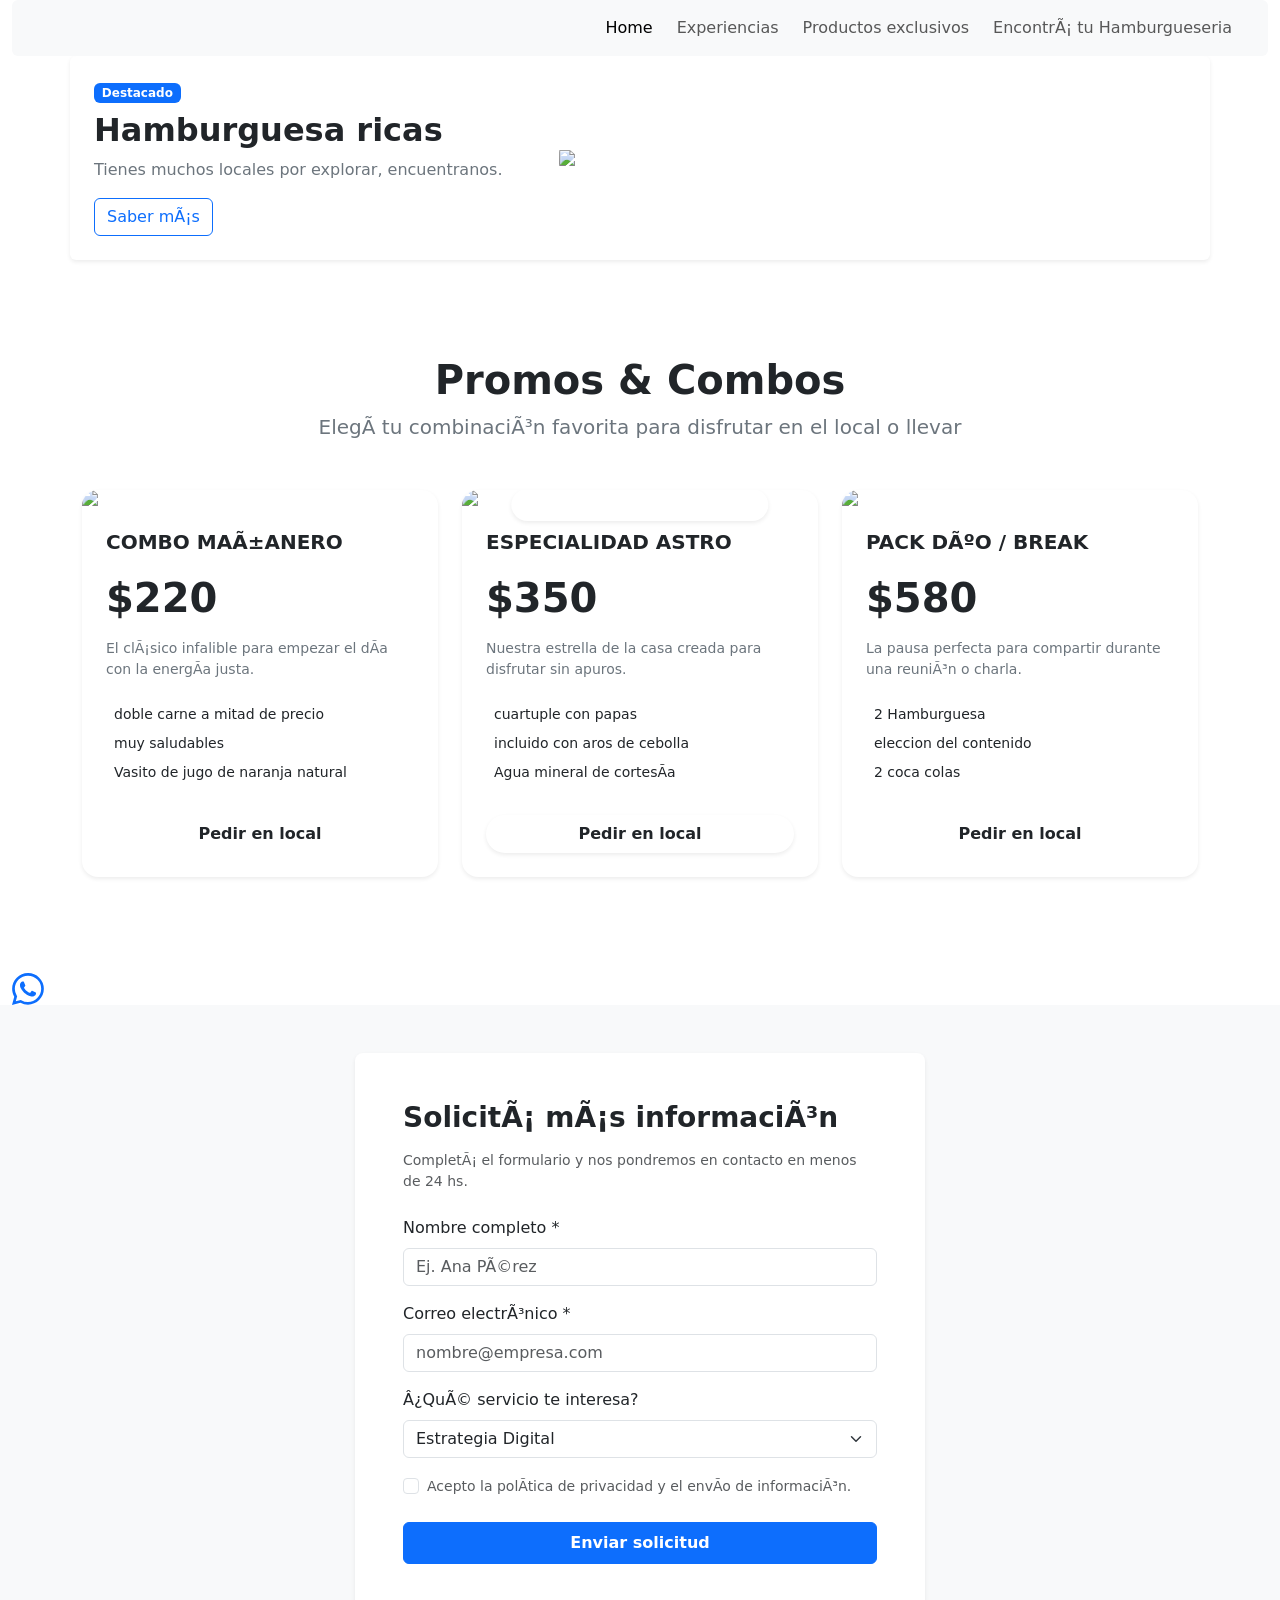
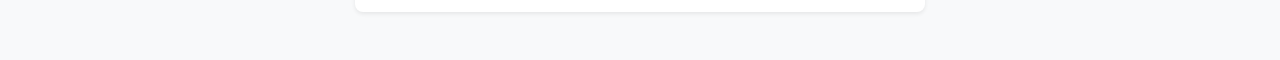
==== index.html @ 77aa542f "Add files via upload" ====
<!DOCTYPE html>
<html lang="es">

<head>
    <meta charset="U!TF-8">
    <meta name="viewport" content="width=device-width, initial-scale=1.0">
    <title>Homepage | Hamburguesas Astro Bite</title>
    
    
    <link href="https://cdn.jsdelivr.net/npm/bootstrap@5.3.8/dist/css/bootstrap.min.css" rel="stylesheet"
        integrity="sha384-sRIl4kxILFvY47J16cr9ZwB07vP4J8+LH7qKQnuqkuIAvNWLzeN8tE5YBujZqJLB" crossorigin="anonymous">
    
</head>

<body>
    <div class="container-fluid">
        <div class="row">
            <div class="contenido col-sm-12 col-md-12 col-lg-12">
                <nav class="navbar navbar-expand-lg navbar-light bg-light rounded px-3">
                    <div class="container-fluid">

                        <!-- Título o marca del menú -->
                        <a class="navbar-brand fw-bold" href="#">
                            
                        </a>

                        <!-- Botón Hamburguesa (se muestra solo en pantallas pequeñas) -->
                        <button class="navbar-toggler" type="button" data-bs-toggle="collapse"
                            data-bs-target="#menuResponsive" aria-controls="menuResponsive" aria-expanded="false"
                            aria-label="Alternar navegación">
                            <span class="navbar-toggler-icon"></span>
                        </button>

                        <!-- Contenido del menú que se colapsa -->
                        <div class="collapse navbar-collapse" id="menuResponsive">
                            <ul class="navbar-nav ms-auto mb-2 mb-lg-0 gap-2">
                                <li class="nav-item">
                                    <a class="nav-link active" aria-current="page" href="#inicio">Home</a>
                                </li>
                                <li class="nav-item">
                                    <a class="nav-link" href="#Experiencias">Experiencias</a>
                                </li>
                                <li class="nav-item">
                                    <a class="nav-link" href="#Productos">Productos exclusivos</a>
                                </li>
                                <li class="nav-item">
                                    <a class="nav-link" href="#hamburgueserias">Encontrá tu Hamburgueseria</a>
                                </li>
                            </ul>
                        </div>

                    </div>
                </nav>

            </div>
            <div class="contenido col-sm-12 col-md-12 col-lg-12">


                <div class="container bg-white p-4 shadow-sm rounded">
                    <div class="row align-items-center g-4">

                        <!-- Columna 1: Contenido o información -->
                        <div class="col-12 col-md-5">
                            <span class="badge bg-primary mb-2">Destacado</span>
                            <h2 class="fw-bold">Hamburguesa ricas</h2>
                            <p class="text-secondary">
                                Tienes muchos locales por explorar, encuentranos.
                            </p>
                            <button class="btn btn-outline-primary">Saber más</button>
                        </div>

                        <!-- Columna 2: Carrusel Autoplay -->
                        <div class="col-12 col-md-7">

                            <!-- Contenedor del Carrusel -->
                            <!-- data-bs-ride="carousel" activa el desplazamiento automático -->
                            <!-- data-bs-interval="3000" define el tiempo de cambio (3 segundos) -->
                            <div id="carruselGaleria" class="carousel slide" data-bs-ride="carousel"
                                data-bs-interval="3000">

                                <!-- Indicadores (Círculos) -->
                                <div class="carousel-indicators">
                                    <button type="button" data-bs-target="#carruselGaleria" data-bs-slide-to="0"
                                        class="active" aria-current="true" aria-label="Slide 1"></button>
                                    <button type="button" data-bs-target="#carruselGaleria" data-bs-slide-to="1"
                                        aria-label="Slide 2"></button>
                                    <button type="button" data-bs-target="#carruselGaleria" data-bs-slide-to="2"
                                        aria-label="Slide 3"></button>
                                </div>

                                <!-- Diapositivas / Imágenes -->
                                <div class="carousel-inner rounded overflow-hidden">

                                    <!-- Slide 1 -->
                                    <div class="carousel-item active">
                                        <img src="img/hambu.jpg">
                                        <div class="carousel-caption d-none d-sm-block">
                                            <div class="custom-caption">
                                                <h5 class="fw-bold m-0">Explora nuestros locales</h5>
                                                <p class="small m-0 text-white-50">Descubre los bajos precios</p>
                                            </div>
                                        </div>
                                    </div>

                                    <!-- Slide 2 -->
                                    <div class="carousel-item">
                                        <img src="img/hambur.jpg">
                                        <div class="carousel-caption d-none d-sm-block">
                                            <div class="custom-caption">
                                                <h5 class="fw-bold m-0">Locales al aire libre</h5>
                                                <p class="small m-0 text-white-50">Lugares tranquilos para desconectar
                                                    del día a día.</p>
                                            </div>
                                        </div>
                                    </div>

                                    <!-- Slide 3 -->
                                    <div class="carousel-item">
                                        <img src="img/hamu.jpg">
                                        <div class="carousel-caption d-none d-sm-block">
                                            <div class="custom-caption">
                                                <h5 class="fw-bold m-0">Nuevos Horizontes</h5>
                                                <p class="small m-0 text-white-50">Planifica tu próximo destino con
                                                    nosotros.</p>
                                            </div>
                                        </div>
                                    </div>

                                </div>

                                <!-- Flechas de navegación (Anterior / Siguiente) -->
                                <button class="carousel-control-prev" type="button" data-bs-target="#carruselGaleria"
                                    data-bs-slide="prev">
                                    <span class="carousel-control-prev-icon" aria-hidden="true"></span>
                                    <span class="visually-hidden">Anterior</span>
                                </button>
                                <button class="carousel-control-next" type="button" data-bs-target="#carruselGaleria"
                                    data-bs-slide="next">
                                    <span class="carousel-control-next-icon" aria-hidden="true"></span>
                                    <span class="visually-hidden">Siguiente</span>
                                </button>

                            </div>

                        </div>


                    </div>
                </div>
            </div>

            <!-- SECCIÓN PRODUCTOS / PROMOS -->
            <section class="py-5 my-5" id="productos">
                <div class="container">
                    <div class="text-center mb-5">
                        <h2 class="fw-bold display-6 text-cozy-coffee">Promos & Combos</h2>
                        <p class="text-secondary lead">Elegí tu combinación favorita para disfrutar en el local o llevar</p>
                    </div>
    
                    <div class="row g-4 align-items-stretch">
                        
                        <!-- Promo 1 -->
                        <div class="col-12 col-md-6 col-lg-4">
                            <div class="card h-100 border-0 shadow-sm rounded-4 overflow-hidden bg-cozy-cream">
                                <img src="img/doble.jpg">
                                <div class="card-body p-4 d-flex flex-column">
                                    <h3 class="h5 card-title fw-bold text-cozy-coffee text-uppercase mb-1">Combo Mañanero</h3>
                                    <div class="my-3">
                                        <span class="display-6 fw-bold text-dark">$220</span>
                                    </div>
                                    <p class="card-text text-secondary small mb-4">El clásico infalible para empezar el día con la energía justa.</p>
                                    <ul class="list-unstyled text-start mb-4 flex-grow-1 small">
                                        <li class="mb-2"><i class="bi bi-cup-hot-fill text-cozy-coffee me-2"></i> doble carne a mitad de precio</li>
                                        <li class="mb-2"><i class="bi bi-cup-hot-fill text-cozy-coffee me-2"></i> muy saludables</li>
                                        <li class="mb-2"><i class="bi bi-cup-hot-fill text-cozy-coffee me-2"></i> Vasito de jugo de naranja natural</li>
                                    </ul>
                                    <div class="d-grid mt-auto">
                                        <a href="#hamburgueserias" class="btn btn-outline-cozy fw-semibold rounded-pill">Pedir en local</a>
                                    </div>
                                </div>
                            </div>
                        </div>
    
                        <!-- Promo 2 (Destacada) -->
                        <div class="col-12 col-md-6 col-lg-4">
                            <div class="card h-100 border-0 shadow-sm rounded-4 overflow-hidden bg-cozy-cream card-cozy-highlight position-relative">
                                <span class="position-absolute top-0 start-50 translate-middle badge badge-cozy px-3 py-2 fs-6 rounded-pill shadow-sm" style="margin-top: 15px; z-index: 2;">
                                    Recomendado de la Casa
                                </span>
                                <img src="img/cuartuple.jpg">
                                <div class="card-body p-4 d-flex flex-column">
                                    <h3 class="h5 card-title fw-bold text-cozy-coffee text-uppercase mb-1">Especialidad Astro</h3>
                                    <div class="my-3">
                                        <span class="display-6 fw-bold text-dark">$350</span>
                                    </div>
                                    <p class="card-text text-secondary small mb-4">Nuestra estrella de la casa creada para disfrutar sin apuros.</p>
                                    <ul class="list-unstyled text-start mb-4 flex-grow-1 small">
                                        <li class="mb-2"><i class="bi bi-cup-hot-fill text-cozy-coffee me-2"></i> cuartuple con papas</li>
                                        <li class="mb-2"><i class="bi bi-cup-hot-fill text-cozy-coffee me-2"></i> incluido con aros de cebolla</li>
                                        <li class="mb-2"><i class="bi bi-cup-hot-fill text-cozy-coffee me-2"></i> Agua mineral de cortesía</li>
                                    </ul>
                                    <div class="d-grid mt-auto">
                                        <a href="#Hamburgueserias" class="btn btn-cozy fw-semibold rounded-pill shadow-sm">Pedir en local</a>
                                    </div>
                                </div>
                            </div>
                        </div>
    
                        <!-- Promo 3 -->
                        <div class="col-12 col-md-6 col-lg-4">
                            <div class="card h-100 border-0 shadow-sm rounded-4 overflow-hidden bg-cozy-cream">
                                <img src="img/2_hambi.jpg">
                                <div class="card-body p-4 d-flex flex-column">
                                    <h3 class="h5 card-title fw-bold text-cozy-coffee text-uppercase mb-1">Pack Dúo / Break</h3>
                                    <div class="my-3">
                                        <span class="display-6 fw-bold text-dark">$580</span>
                                    </div>
                                    <p class="card-text text-secondary small mb-4">La pausa perfecta para compartir durante una reunión o charla.</p>
                                    <ul class="list-unstyled text-start mb-4 flex-grow-1 small">
                                        <li class="mb-2"><i class="bi bi-cup-hot-fill text-cozy-coffee me-2"></i> 2 Hamburguesa </li>
                                        <li class="mb-2"><i class="bi bi-cup-hot-fill text-cozy-coffee me-2"></i> eleccion del contenido</li>
                                        <li class="mb-2"><i class="bi bi-cup-hot-fill text-cozy-coffee me-2"></i> 2 coca colas</li>
                                    </ul>
                                    <div class="d-grid mt-auto">
                                        <a href="#Hamburgueserias" class="btn btn-outline-cozy fw-semibold rounded-pill">Pedir en local</a>
                                    </div>
                                </div>
                            </div>
                        </div>
    
                    </div>
                </div>
            </section>

            <!-- Botón Flotante de WhatsApp -->
<a href="https://wa.me/59899123456?text=Hola,%20vengo%20desde%20la%20web%20y%20quiero%20m%C3%A1s%20informaci%C3%B3n" 
class="btn-whatsapp-flotante" 
target="_blank" 
rel="noopener noreferrer" 
aria-label="Contactar por WhatsApp">
<!-- SVG de WhatsApp integrado sin librerías externas -->
<svg xmlns="http://www.w3.org/2000/svg" width="32" height="32" fill="currentColor" viewbox="0 0 16 16">
 <path d="M13.601 2.326A7.854 7.854 0 0 0 7.994 0C3.627 0 .068 3.558.064 7.926c0 1.399.366 2.76 1.057 3.965L0 16l4.204-1.102a7.933 7.933 0 0 0 3.79.965h.004c4.368 0 7.926-3.558 7.93-7.93A7.898 7.898 0 0 0 13.6 2.326zM7.994 14.521a6.573 6.573 0 0 1-3.356-.92l-.24-.144-2.494.654.666-2.433-.156-.251a6.56 6.56 0 0 1-1.007-3.505c0-3.626 2.957-6.584 6.591-6.584a6.56 6.56 0 0 1 4.66 1.931 6.557 6.557 0 0 1 1.928 4.66c-.004 3.639-2.961 6.592-6.592 6.592zm3.615-4.934c-.197-.099-1.17-.578-1.353-.646-.182-.065-.315-.099-.445.099-.133.197-.513.646-.627.775-.114.133-.232.148-.43.05-.197-.1-.836-.308-1.592-.985-.59-.525-.985-1.175-1.103-1.372-.114-.198-.011-.304.088-.403.087-.088.197-.232.296-.346.1-.114.133-.198.198-.33.065-.134.034-.248-.015-.347-.05-.099-.445-1.076-.612-1.47-.16-.389-.323-.335-.445-.34-.114-.007-.247-.007-.38-.007a.729.729 0 0 0-.529.247c-.182.198-.691.677-.691 1.654 0 .977.71 1.916.81 2.049.098.133 1.394 2.132 3.383 2.992.47.205.84.326 1.129.418.475.152.904.129 1.246.08.38-.058 1.17-.477 1.338-.94.166-.464.166-.86.116-.94-.049-.082-.181-.133-.378-.232z"/>
</svg>
</a>

<section id="registro" class="py-5 bg-light">
    <div class="container">
      <div class="row justify-content-center">
        <div class="col-md-6 bg-white p-4 p-md-5 rounded-3 shadow-sm">
          
          <h2 class="h3 fw-bold mb-3">Solicitá más información</h2>
          <p class="text-muted small mb-4">Completá el formulario y nos pondremos en contacto en menos de 24 hs.</p>
  
          <!-- Redirección simulada a Thank You Page al enviar -->
          <form action="gracias.html" method="GET">
            
            <div class="mb-3">
              <label for="nombre" class="form-label font-weight-bold">Nombre completo *</label>
              <input type="text" class="form-control" id="nombre" name="nombre" placeholder="Ej. Ana Pérez" required>
            </div>
  
            <div class="mb-3">
              <label for="email" class="form-label">Correo electrónico *</label>
              <input type="email" class="form-control" id="email" name="email" placeholder="nombre@empresa.com" required>
            </div>
  
            <div class="mb-3">
              <label for="interes" class="form-label">¿Qué servicio te interesa?</label>
              <select class="form-select" id="interes" name="interes">
                <option selected value="estrategia">Estrategia Digital</option>
                <option value="redes">Gestión de Redes Sociales</option>
                <option value="publicidad">Publicidad Online (Ads)</option>
              </select>
            </div>
  
            <div class="form-check mb-4">
              <input class="form-check-input" type="checkbox" value="" id="terminos" required>
              <label class="form-check-label small text-muted" for="terminos">
                Acepto la política de privacidad y el envío de información.
              </label>
            </div>
  
            <!-- CTA de Envío -->
            <button type="submit" class="btn btn-primary w-100 py-2 fw-bold">
              Enviar solicitud
            </button>
            
          </form>
  
        </div>
      </div>
    </div>
  </section>
       
  
  </body>
  </html>
             
</body>

</html>
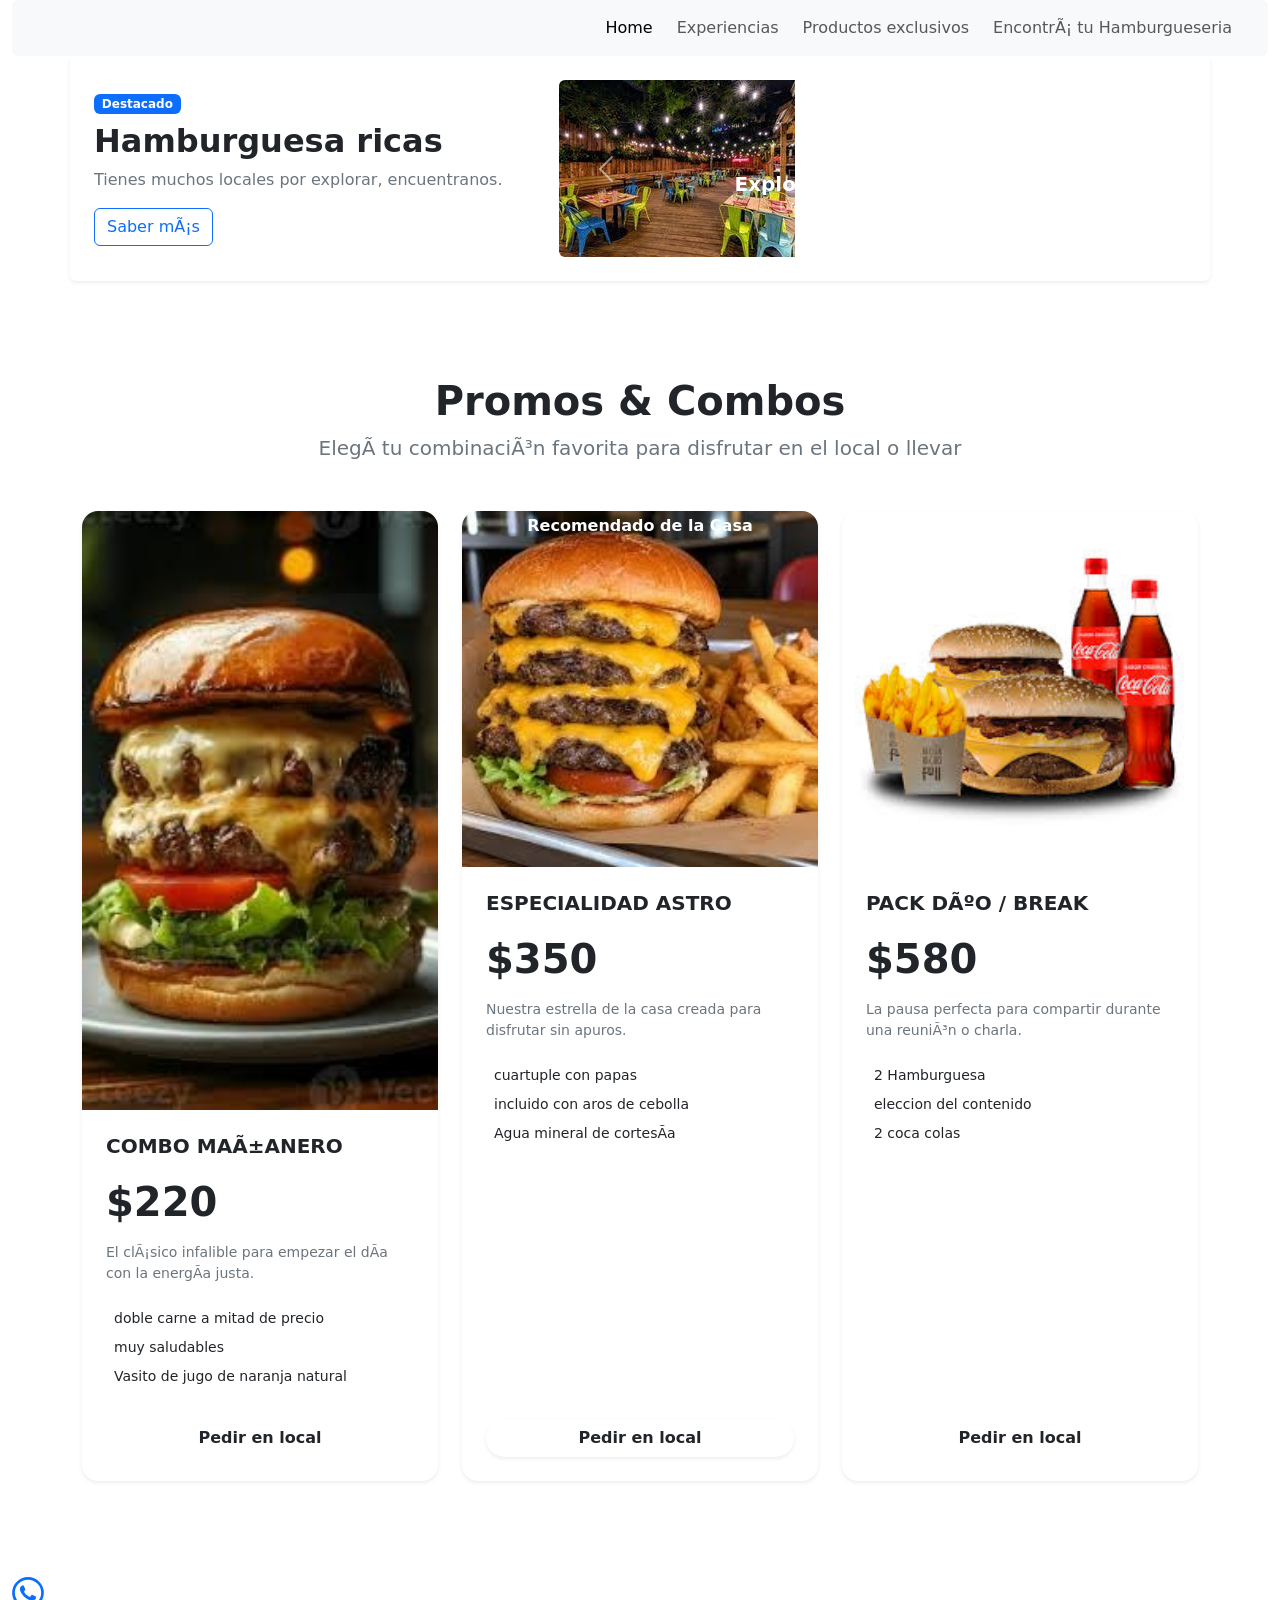
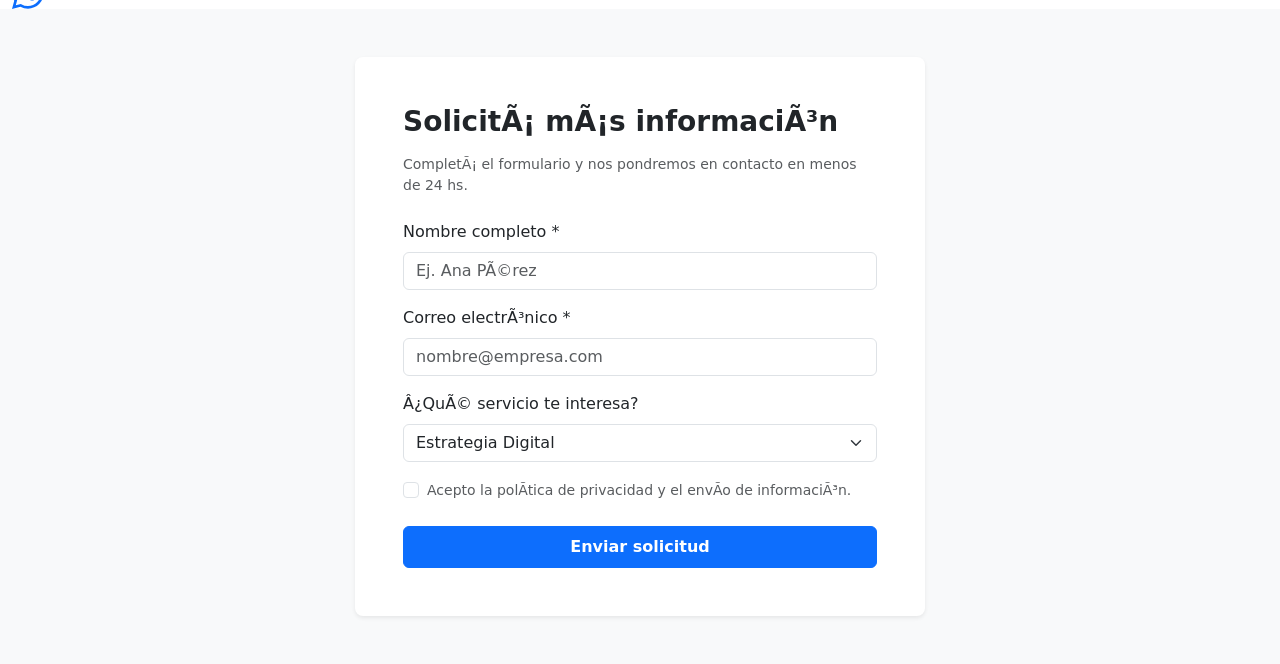
==== commit d6b719a3: "Update index.html" ====
--- a/index.html
+++ b/index.html
@@ -93,7 +93,7 @@
 
                                     <!-- Slide 1 -->
                                     <div class="carousel-item active">
-                                        <img src="img/hambu.jpg">
+                                        <img src="hambu.jpg">
                                         <div class="carousel-caption d-none d-sm-block">
                                             <div class="custom-caption">
                                                 <h5 class="fw-bold m-0">Explora nuestros locales</h5>
@@ -104,7 +104,7 @@
 
                                     <!-- Slide 2 -->
                                     <div class="carousel-item">
-                                        <img src="img/hambur.jpg">
+                                        <img src="hambur.jpg">
                                         <div class="carousel-caption d-none d-sm-block">
                                             <div class="custom-caption">
                                                 <h5 class="fw-bold m-0">Locales al aire libre</h5>
@@ -116,7 +116,7 @@
 
                                     <!-- Slide 3 -->
                                     <div class="carousel-item">
-                                        <img src="img/hamu.jpg">
+                                        <img src="hamu.jpg">
                                         <div class="carousel-caption d-none d-sm-block">
                                             <div class="custom-caption">
                                                 <h5 class="fw-bold m-0">Nuevos Horizontes</h5>
@@ -162,7 +162,7 @@
                         <!-- Promo 1 -->
                         <div class="col-12 col-md-6 col-lg-4">
                             <div class="card h-100 border-0 shadow-sm rounded-4 overflow-hidden bg-cozy-cream">
-                                <img src="img/doble.jpg">
+                                <img src="doble.jpg">
                                 <div class="card-body p-4 d-flex flex-column">
                                     <h3 class="h5 card-title fw-bold text-cozy-coffee text-uppercase mb-1">Combo Mañanero</h3>
                                     <div class="my-3">
@@ -187,7 +187,7 @@
                                 <span class="position-absolute top-0 start-50 translate-middle badge badge-cozy px-3 py-2 fs-6 rounded-pill shadow-sm" style="margin-top: 15px; z-index: 2;">
                                     Recomendado de la Casa
                                 </span>
-                                <img src="img/cuartuple.jpg">
+                                <img src="cuartuple.jpg">
                                 <div class="card-body p-4 d-flex flex-column">
                                     <h3 class="h5 card-title fw-bold text-cozy-coffee text-uppercase mb-1">Especialidad Astro</h3>
                                     <div class="my-3">
@@ -209,7 +209,7 @@
                         <!-- Promo 3 -->
                         <div class="col-12 col-md-6 col-lg-4">
                             <div class="card h-100 border-0 shadow-sm rounded-4 overflow-hidden bg-cozy-cream">
-                                <img src="img/2_hambi.jpg">
+                                <img src="2_hambi.jpg">
                                 <div class="card-body p-4 d-flex flex-column">
                                     <h3 class="h5 card-title fw-bold text-cozy-coffee text-uppercase mb-1">Pack Dúo / Break</h3>
                                     <div class="my-3">
@@ -299,4 +299,4 @@
              
 </body>
 
-</html>+</html>
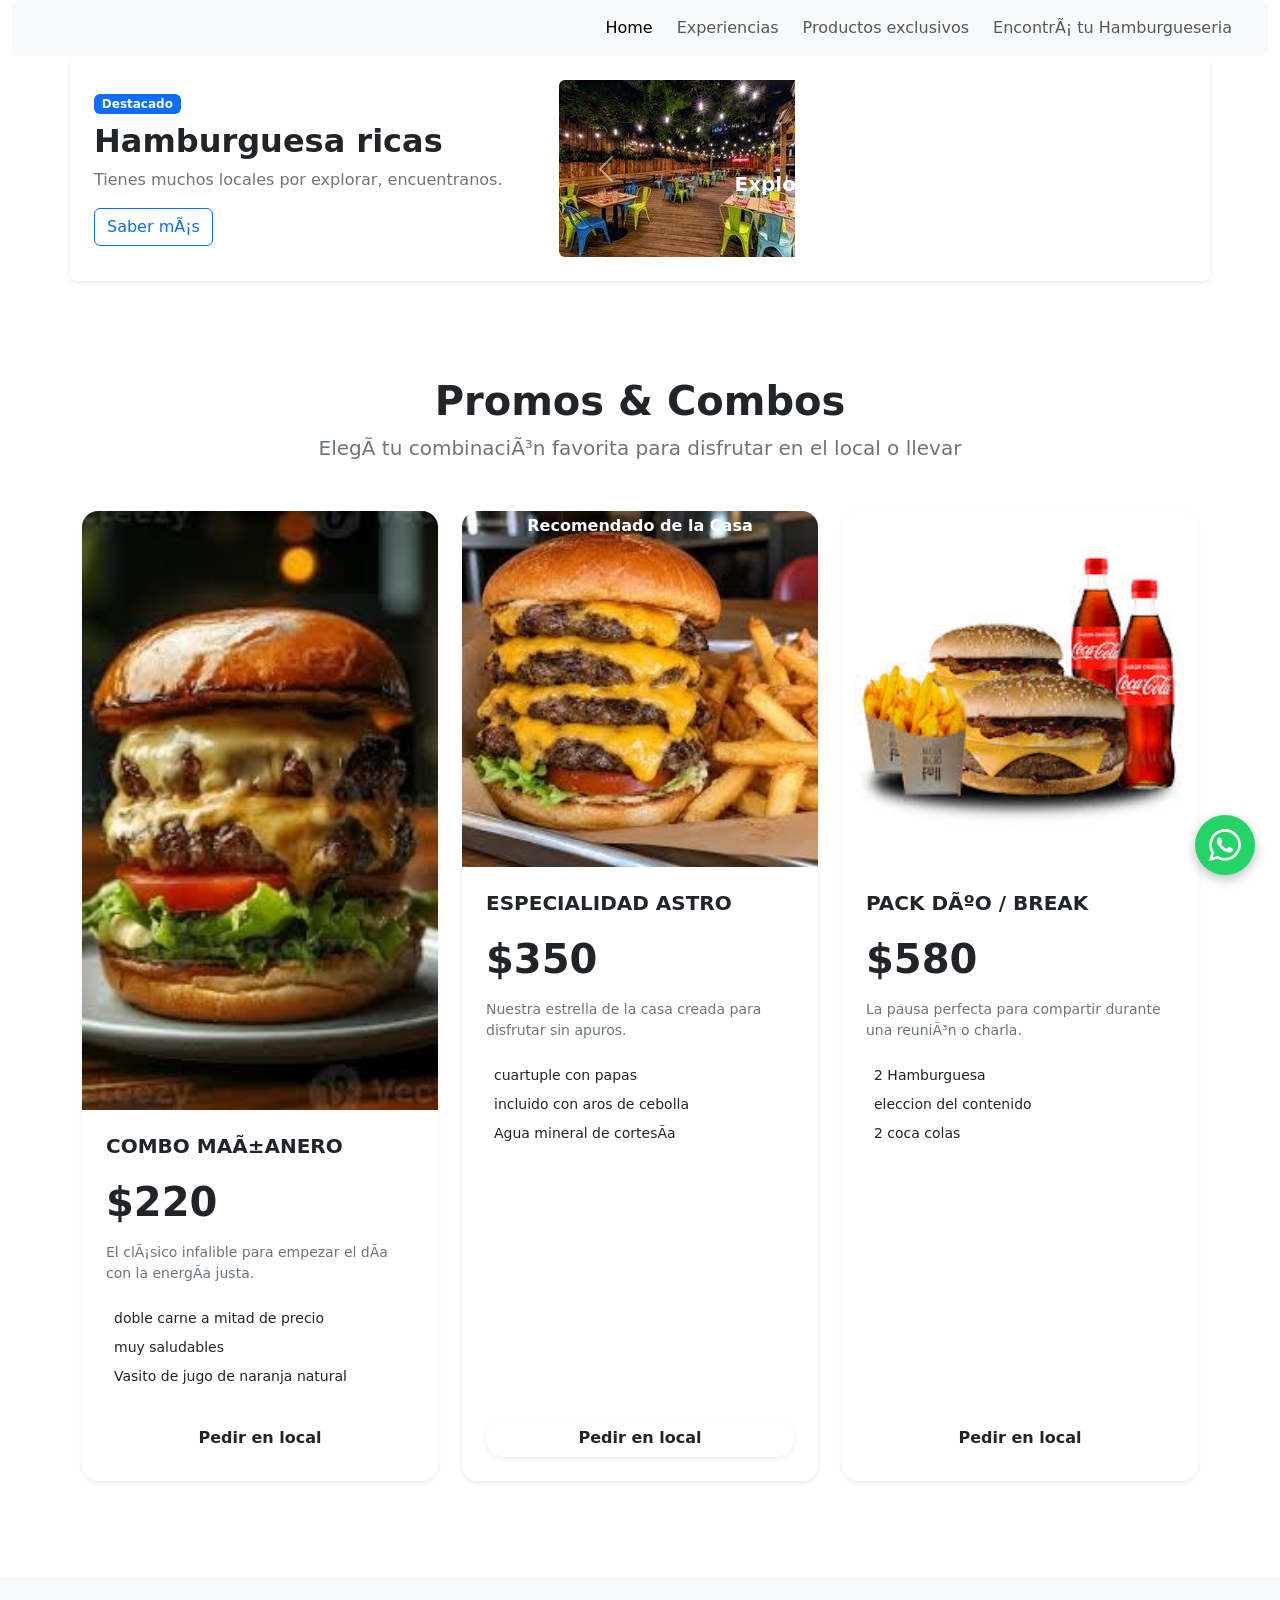
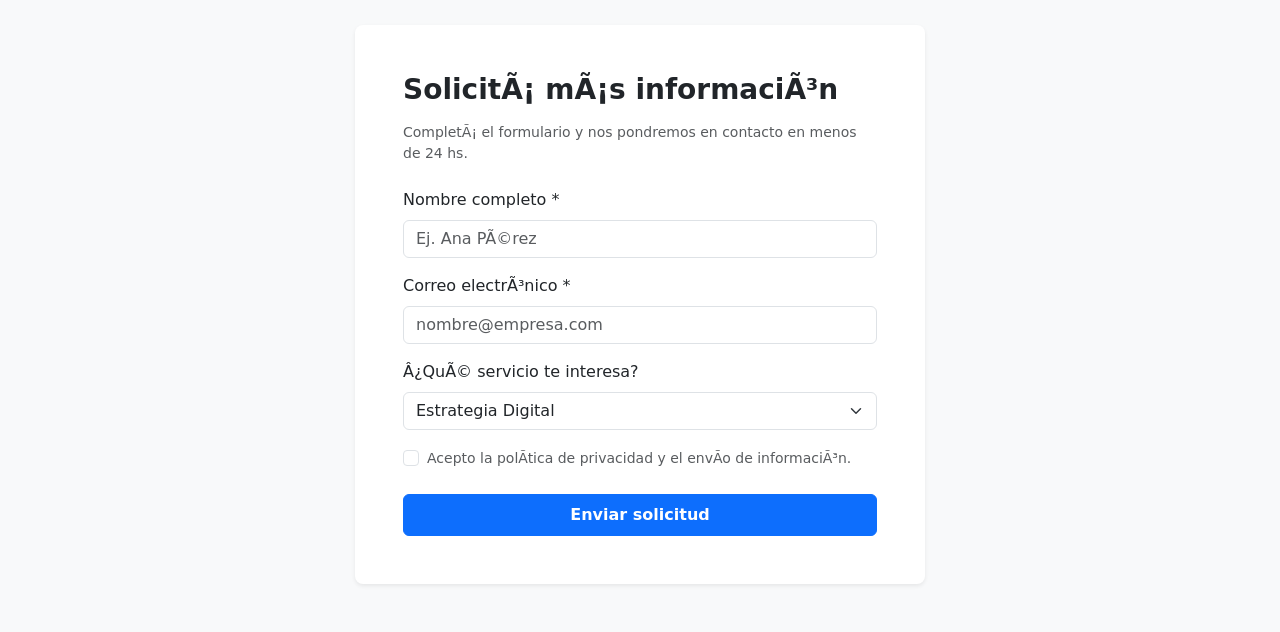
==== commit f36a404c: "Update index.html" ====
--- a/index.html
+++ b/index.html
@@ -9,7 +9,7 @@
     
     <link href="https://cdn.jsdelivr.net/npm/bootstrap@5.3.8/dist/css/bootstrap.min.css" rel="stylesheet"
         integrity="sha384-sRIl4kxILFvY47J16cr9ZwB07vP4J8+LH7qKQnuqkuIAvNWLzeN8tE5YBujZqJLB" crossorigin="anonymous">
-    
+     <link rel="stylesheet" href="style.css">
 </head>
 
 <body>
--- a/style.css
+++ b/style.css
@@ -0,0 +1,23 @@
+.btn-whatsapp-flotante {
+  position: fixed;
+  bottom: 25px;
+  right: 25px;
+  width: 60px;
+  height: 60px;
+  background-color: #25D366;
+  color: #FFFFFF;
+  border-radius: 50%;
+  display: flex;
+  align-items: center;
+  justify-content: center;
+  box-shadow: 0px 4px 12px rgba(0, 0, 0, 0.25);
+  z-index: 1000;
+  transition: transform 0.3s ease, background-color 0.3s ease;
+  text-decoration: none;
+}
+
+.btn-whatsapp-flotante:hover {
+  background-color: #128C7E;
+  color: #FFFFFF;
+  transform: scale(1.1);
+}
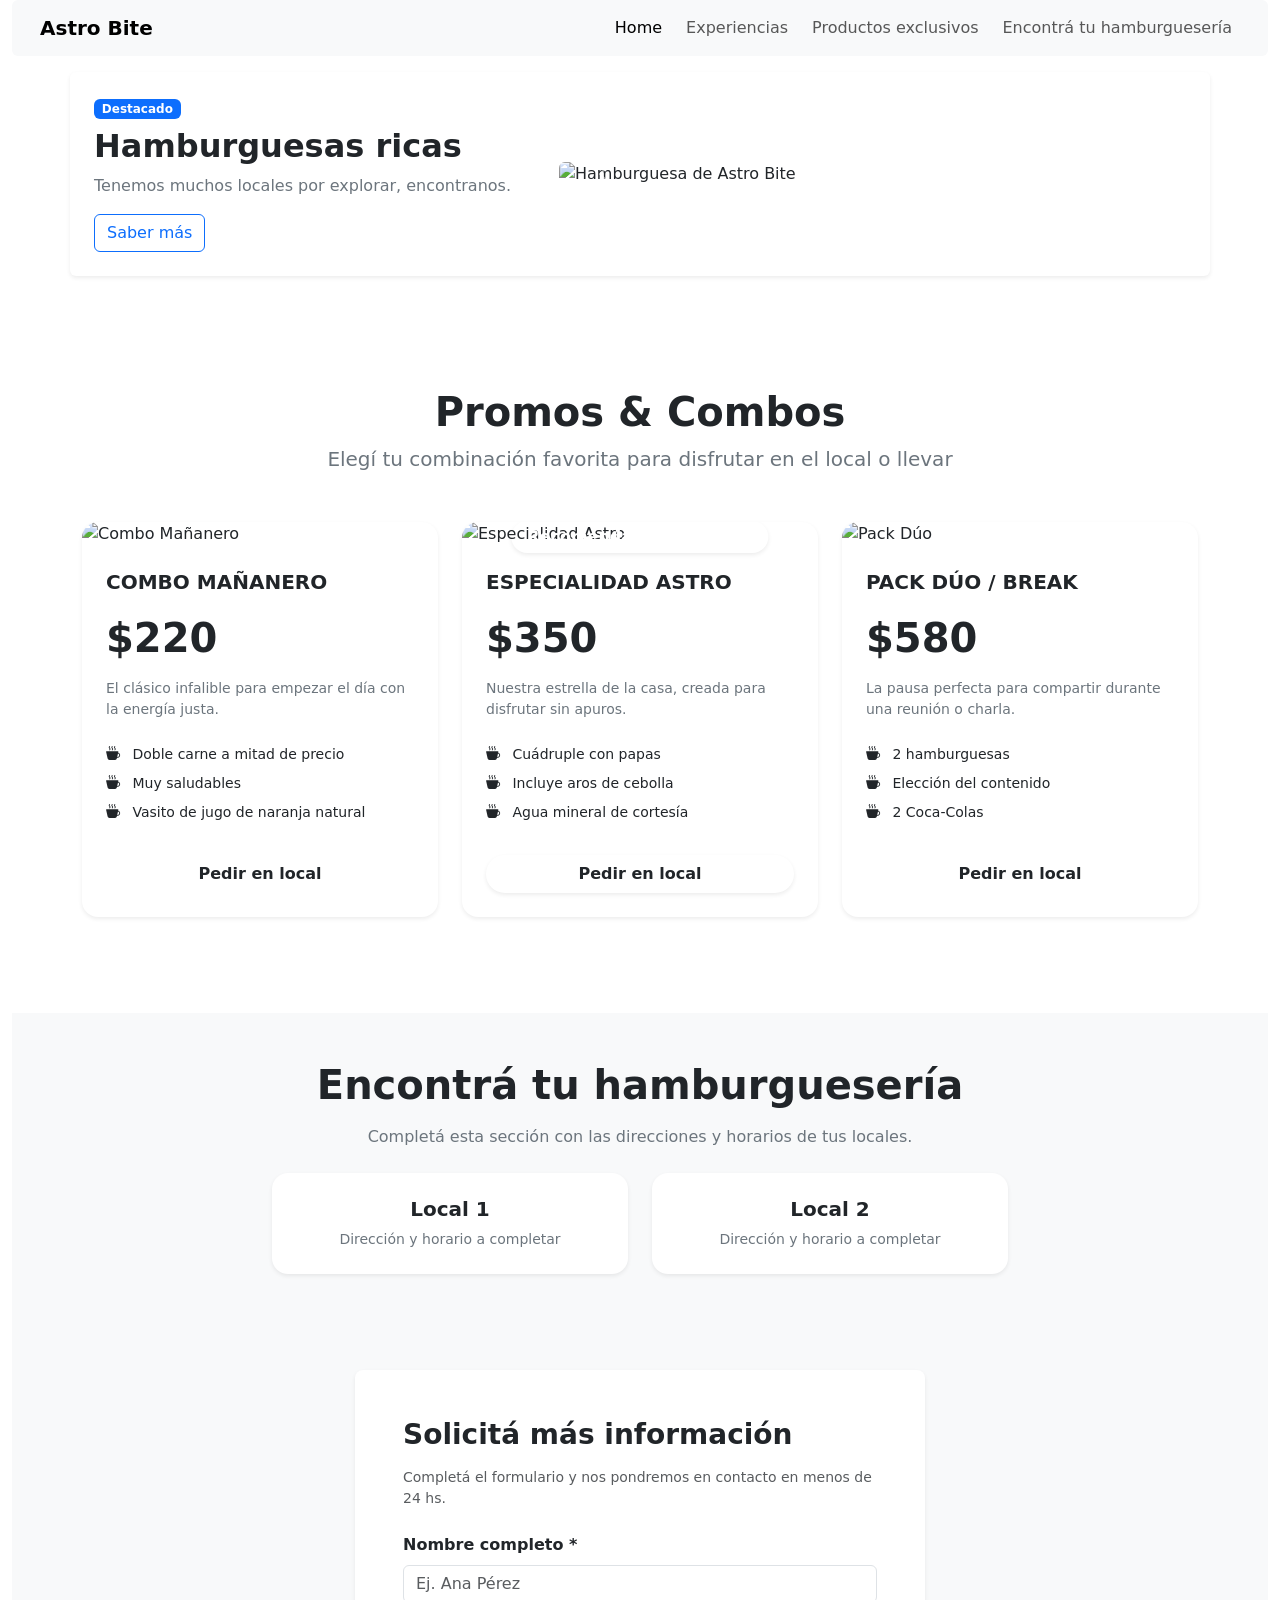
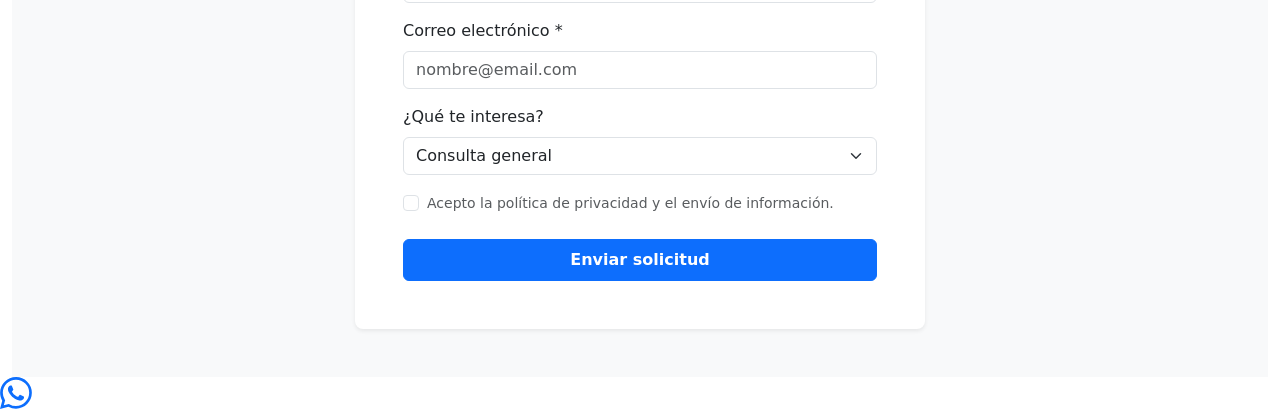
==== commit 99811a6b: "Add files via upload" ====
--- a/index.html
+++ b/index.html
@@ -1,302 +1,313 @@
-<!DOCTYPE html>
-<html lang="es">
-
-<head>
-    <meta charset="U!TF-8">
-    <meta name="viewport" content="width=device-width, initial-scale=1.0">
-    <title>Homepage | Hamburguesas Astro Bite</title>
-    
-    
-    <link href="https://cdn.jsdelivr.net/npm/bootstrap@5.3.8/dist/css/bootstrap.min.css" rel="stylesheet"
-        integrity="sha384-sRIl4kxILFvY47J16cr9ZwB07vP4J8+LH7qKQnuqkuIAvNWLzeN8tE5YBujZqJLB" crossorigin="anonymous">
-     <link rel="stylesheet" href="style.css">
-</head>
-
-<body>
-    <div class="container-fluid">
-        <div class="row">
-            <div class="contenido col-sm-12 col-md-12 col-lg-12">
-                <nav class="navbar navbar-expand-lg navbar-light bg-light rounded px-3">
-                    <div class="container-fluid">
-
-                        <!-- Título o marca del menú -->
-                        <a class="navbar-brand fw-bold" href="#">
-                            
-                        </a>
-
-                        <!-- Botón Hamburguesa (se muestra solo en pantallas pequeñas) -->
-                        <button class="navbar-toggler" type="button" data-bs-toggle="collapse"
-                            data-bs-target="#menuResponsive" aria-controls="menuResponsive" aria-expanded="false"
-                            aria-label="Alternar navegación">
-                            <span class="navbar-toggler-icon"></span>
-                        </button>
-
-                        <!-- Contenido del menú que se colapsa -->
-                        <div class="collapse navbar-collapse" id="menuResponsive">
-                            <ul class="navbar-nav ms-auto mb-2 mb-lg-0 gap-2">
-                                <li class="nav-item">
-                                    <a class="nav-link active" aria-current="page" href="#inicio">Home</a>
-                                </li>
-                                <li class="nav-item">
-                                    <a class="nav-link" href="#Experiencias">Experiencias</a>
-                                </li>
-                                <li class="nav-item">
-                                    <a class="nav-link" href="#Productos">Productos exclusivos</a>
-                                </li>
-                                <li class="nav-item">
-                                    <a class="nav-link" href="#hamburgueserias">Encontrá tu Hamburgueseria</a>
-                                </li>
-                            </ul>
-                        </div>
-
-                    </div>
-                </nav>
-
-            </div>
-            <div class="contenido col-sm-12 col-md-12 col-lg-12">
-
-
-                <div class="container bg-white p-4 shadow-sm rounded">
-                    <div class="row align-items-center g-4">
-
-                        <!-- Columna 1: Contenido o información -->
-                        <div class="col-12 col-md-5">
-                            <span class="badge bg-primary mb-2">Destacado</span>
-                            <h2 class="fw-bold">Hamburguesa ricas</h2>
-                            <p class="text-secondary">
-                                Tienes muchos locales por explorar, encuentranos.
-                            </p>
-                            <button class="btn btn-outline-primary">Saber más</button>
-                        </div>
-
-                        <!-- Columna 2: Carrusel Autoplay -->
-                        <div class="col-12 col-md-7">
-
-                            <!-- Contenedor del Carrusel -->
-                            <!-- data-bs-ride="carousel" activa el desplazamiento automático -->
-                            <!-- data-bs-interval="3000" define el tiempo de cambio (3 segundos) -->
-                            <div id="carruselGaleria" class="carousel slide" data-bs-ride="carousel"
-                                data-bs-interval="3000">
-
-                                <!-- Indicadores (Círculos) -->
-                                <div class="carousel-indicators">
-                                    <button type="button" data-bs-target="#carruselGaleria" data-bs-slide-to="0"
-                                        class="active" aria-current="true" aria-label="Slide 1"></button>
-                                    <button type="button" data-bs-target="#carruselGaleria" data-bs-slide-to="1"
-                                        aria-label="Slide 2"></button>
-                                    <button type="button" data-bs-target="#carruselGaleria" data-bs-slide-to="2"
-                                        aria-label="Slide 3"></button>
-                                </div>
-
-                                <!-- Diapositivas / Imágenes -->
-                                <div class="carousel-inner rounded overflow-hidden">
-
-                                    <!-- Slide 1 -->
-                                    <div class="carousel-item active">
-                                        <img src="hambu.jpg">
-                                        <div class="carousel-caption d-none d-sm-block">
-                                            <div class="custom-caption">
-                                                <h5 class="fw-bold m-0">Explora nuestros locales</h5>
-                                                <p class="small m-0 text-white-50">Descubre los bajos precios</p>
-                                            </div>
-                                        </div>
-                                    </div>
-
-                                    <!-- Slide 2 -->
-                                    <div class="carousel-item">
-                                        <img src="hambur.jpg">
-                                        <div class="carousel-caption d-none d-sm-block">
-                                            <div class="custom-caption">
-                                                <h5 class="fw-bold m-0">Locales al aire libre</h5>
-                                                <p class="small m-0 text-white-50">Lugares tranquilos para desconectar
-                                                    del día a día.</p>
-                                            </div>
-                                        </div>
-                                    </div>
-
-                                    <!-- Slide 3 -->
-                                    <div class="carousel-item">
-                                        <img src="hamu.jpg">
-                                        <div class="carousel-caption d-none d-sm-block">
-                                            <div class="custom-caption">
-                                                <h5 class="fw-bold m-0">Nuevos Horizontes</h5>
-                                                <p class="small m-0 text-white-50">Planifica tu próximo destino con
-                                                    nosotros.</p>
-                                            </div>
-                                        </div>
-                                    </div>
-
-                                </div>
-
-                                <!-- Flechas de navegación (Anterior / Siguiente) -->
-                                <button class="carousel-control-prev" type="button" data-bs-target="#carruselGaleria"
-                                    data-bs-slide="prev">
-                                    <span class="carousel-control-prev-icon" aria-hidden="true"></span>
-                                    <span class="visually-hidden">Anterior</span>
-                                </button>
-                                <button class="carousel-control-next" type="button" data-bs-target="#carruselGaleria"
-                                    data-bs-slide="next">
-                                    <span class="carousel-control-next-icon" aria-hidden="true"></span>
-                                    <span class="visually-hidden">Siguiente</span>
-                                </button>
-
-                            </div>
-
-                        </div>
-
-
-                    </div>
-                </div>
-            </div>
-
-            <!-- SECCIÓN PRODUCTOS / PROMOS -->
-            <section class="py-5 my-5" id="productos">
-                <div class="container">
-                    <div class="text-center mb-5">
-                        <h2 class="fw-bold display-6 text-cozy-coffee">Promos & Combos</h2>
-                        <p class="text-secondary lead">Elegí tu combinación favorita para disfrutar en el local o llevar</p>
-                    </div>
-    
-                    <div class="row g-4 align-items-stretch">
-                        
-                        <!-- Promo 1 -->
-                        <div class="col-12 col-md-6 col-lg-4">
-                            <div class="card h-100 border-0 shadow-sm rounded-4 overflow-hidden bg-cozy-cream">
-                                <img src="doble.jpg">
-                                <div class="card-body p-4 d-flex flex-column">
-                                    <h3 class="h5 card-title fw-bold text-cozy-coffee text-uppercase mb-1">Combo Mañanero</h3>
-                                    <div class="my-3">
-                                        <span class="display-6 fw-bold text-dark">$220</span>
-                                    </div>
-                                    <p class="card-text text-secondary small mb-4">El clásico infalible para empezar el día con la energía justa.</p>
-                                    <ul class="list-unstyled text-start mb-4 flex-grow-1 small">
-                                        <li class="mb-2"><i class="bi bi-cup-hot-fill text-cozy-coffee me-2"></i> doble carne a mitad de precio</li>
-                                        <li class="mb-2"><i class="bi bi-cup-hot-fill text-cozy-coffee me-2"></i> muy saludables</li>
-                                        <li class="mb-2"><i class="bi bi-cup-hot-fill text-cozy-coffee me-2"></i> Vasito de jugo de naranja natural</li>
-                                    </ul>
-                                    <div class="d-grid mt-auto">
-                                        <a href="#hamburgueserias" class="btn btn-outline-cozy fw-semibold rounded-pill">Pedir en local</a>
-                                    </div>
-                                </div>
-                            </div>
-                        </div>
-    
-                        <!-- Promo 2 (Destacada) -->
-                        <div class="col-12 col-md-6 col-lg-4">
-                            <div class="card h-100 border-0 shadow-sm rounded-4 overflow-hidden bg-cozy-cream card-cozy-highlight position-relative">
-                                <span class="position-absolute top-0 start-50 translate-middle badge badge-cozy px-3 py-2 fs-6 rounded-pill shadow-sm" style="margin-top: 15px; z-index: 2;">
-                                    Recomendado de la Casa
-                                </span>
-                                <img src="cuartuple.jpg">
-                                <div class="card-body p-4 d-flex flex-column">
-                                    <h3 class="h5 card-title fw-bold text-cozy-coffee text-uppercase mb-1">Especialidad Astro</h3>
-                                    <div class="my-3">
-                                        <span class="display-6 fw-bold text-dark">$350</span>
-                                    </div>
-                                    <p class="card-text text-secondary small mb-4">Nuestra estrella de la casa creada para disfrutar sin apuros.</p>
-                                    <ul class="list-unstyled text-start mb-4 flex-grow-1 small">
-                                        <li class="mb-2"><i class="bi bi-cup-hot-fill text-cozy-coffee me-2"></i> cuartuple con papas</li>
-                                        <li class="mb-2"><i class="bi bi-cup-hot-fill text-cozy-coffee me-2"></i> incluido con aros de cebolla</li>
-                                        <li class="mb-2"><i class="bi bi-cup-hot-fill text-cozy-coffee me-2"></i> Agua mineral de cortesía</li>
-                                    </ul>
-                                    <div class="d-grid mt-auto">
-                                        <a href="#Hamburgueserias" class="btn btn-cozy fw-semibold rounded-pill shadow-sm">Pedir en local</a>
-                                    </div>
-                                </div>
-                            </div>
-                        </div>
-    
-                        <!-- Promo 3 -->
-                        <div class="col-12 col-md-6 col-lg-4">
-                            <div class="card h-100 border-0 shadow-sm rounded-4 overflow-hidden bg-cozy-cream">
-                                <img src="2_hambi.jpg">
-                                <div class="card-body p-4 d-flex flex-column">
-                                    <h3 class="h5 card-title fw-bold text-cozy-coffee text-uppercase mb-1">Pack Dúo / Break</h3>
-                                    <div class="my-3">
-                                        <span class="display-6 fw-bold text-dark">$580</span>
-                                    </div>
-                                    <p class="card-text text-secondary small mb-4">La pausa perfecta para compartir durante una reunión o charla.</p>
-                                    <ul class="list-unstyled text-start mb-4 flex-grow-1 small">
-                                        <li class="mb-2"><i class="bi bi-cup-hot-fill text-cozy-coffee me-2"></i> 2 Hamburguesa </li>
-                                        <li class="mb-2"><i class="bi bi-cup-hot-fill text-cozy-coffee me-2"></i> eleccion del contenido</li>
-                                        <li class="mb-2"><i class="bi bi-cup-hot-fill text-cozy-coffee me-2"></i> 2 coca colas</li>
-                                    </ul>
-                                    <div class="d-grid mt-auto">
-                                        <a href="#Hamburgueserias" class="btn btn-outline-cozy fw-semibold rounded-pill">Pedir en local</a>
-                                    </div>
-                                </div>
-                            </div>
-                        </div>
-    
-                    </div>
-                </div>
-            </section>
-
-            <!-- Botón Flotante de WhatsApp -->
-<a href="https://wa.me/59899123456?text=Hola,%20vengo%20desde%20la%20web%20y%20quiero%20m%C3%A1s%20informaci%C3%B3n" 
-class="btn-whatsapp-flotante" 
-target="_blank" 
-rel="noopener noreferrer" 
-aria-label="Contactar por WhatsApp">
-<!-- SVG de WhatsApp integrado sin librerías externas -->
-<svg xmlns="http://www.w3.org/2000/svg" width="32" height="32" fill="currentColor" viewbox="0 0 16 16">
- <path d="M13.601 2.326A7.854 7.854 0 0 0 7.994 0C3.627 0 .068 3.558.064 7.926c0 1.399.366 2.76 1.057 3.965L0 16l4.204-1.102a7.933 7.933 0 0 0 3.79.965h.004c4.368 0 7.926-3.558 7.93-7.93A7.898 7.898 0 0 0 13.6 2.326zM7.994 14.521a6.573 6.573 0 0 1-3.356-.92l-.24-.144-2.494.654.666-2.433-.156-.251a6.56 6.56 0 0 1-1.007-3.505c0-3.626 2.957-6.584 6.591-6.584a6.56 6.56 0 0 1 4.66 1.931 6.557 6.557 0 0 1 1.928 4.66c-.004 3.639-2.961 6.592-6.592 6.592zm3.615-4.934c-.197-.099-1.17-.578-1.353-.646-.182-.065-.315-.099-.445.099-.133.197-.513.646-.627.775-.114.133-.232.148-.43.05-.197-.1-.836-.308-1.592-.985-.59-.525-.985-1.175-1.103-1.372-.114-.198-.011-.304.088-.403.087-.088.197-.232.296-.346.1-.114.133-.198.198-.33.065-.134.034-.248-.015-.347-.05-.099-.445-1.076-.612-1.47-.16-.389-.323-.335-.445-.34-.114-.007-.247-.007-.38-.007a.729.729 0 0 0-.529.247c-.182.198-.691.677-.691 1.654 0 .977.71 1.916.81 2.049.098.133 1.394 2.132 3.383 2.992.47.205.84.326 1.129.418.475.152.904.129 1.246.08.38-.058 1.17-.477 1.338-.94.166-.464.166-.86.116-.94-.049-.082-.181-.133-.378-.232z"/>
-</svg>
-</a>
-
-<section id="registro" class="py-5 bg-light">
-    <div class="container">
-      <div class="row justify-content-center">
-        <div class="col-md-6 bg-white p-4 p-md-5 rounded-3 shadow-sm">
-          
-          <h2 class="h3 fw-bold mb-3">Solicitá más información</h2>
-          <p class="text-muted small mb-4">Completá el formulario y nos pondremos en contacto en menos de 24 hs.</p>
-  
-          <!-- Redirección simulada a Thank You Page al enviar -->
-          <form action="gracias.html" method="GET">
-            
-            <div class="mb-3">
-              <label for="nombre" class="form-label font-weight-bold">Nombre completo *</label>
-              <input type="text" class="form-control" id="nombre" name="nombre" placeholder="Ej. Ana Pérez" required>
-            </div>
-  
-            <div class="mb-3">
-              <label for="email" class="form-label">Correo electrónico *</label>
-              <input type="email" class="form-control" id="email" name="email" placeholder="nombre@empresa.com" required>
-            </div>
-  
-            <div class="mb-3">
-              <label for="interes" class="form-label">¿Qué servicio te interesa?</label>
-              <select class="form-select" id="interes" name="interes">
-                <option selected value="estrategia">Estrategia Digital</option>
-                <option value="redes">Gestión de Redes Sociales</option>
-                <option value="publicidad">Publicidad Online (Ads)</option>
-              </select>
-            </div>
-  
-            <div class="form-check mb-4">
-              <input class="form-check-input" type="checkbox" value="" id="terminos" required>
-              <label class="form-check-label small text-muted" for="terminos">
-                Acepto la política de privacidad y el envío de información.
-              </label>
-            </div>
-  
-            <!-- CTA de Envío -->
-            <button type="submit" class="btn btn-primary w-100 py-2 fw-bold">
-              Enviar solicitud
-            </button>
-            
-          </form>
-  
-        </div>
-      </div>
-    </div>
-  </section>
-       
-  
-  </body>
-  </html>
-             
-</body>
-
-</html>
+<!DOCTYPE html>
+<html lang="es">
+
+<head>
+    <meta charset="UTF-8">
+    <meta name="viewport" content="width=device-width, initial-scale=1.0">
+    <meta name="description" content="Hamburguesas Astro Bite: promos, combos y locales para disfrutar en el local o llevar.">
+    <title>Hamburguesas Astro Bite | Promos y Combos</title>
+
+    <link href="https://cdn.jsdelivr.net/npm/bootstrap@5.3.8/dist/css/bootstrap.min.css" rel="stylesheet"
+        integrity="sha384-sRIl4kxILFvY47J16cr9ZwB07vP4J8+LH7qKQnuqkuIAvNWLzeN8tE5YBujZqJLB" crossorigin="anonymous">
+    <!-- Iconos de Bootstrap -->
+    <link rel="stylesheet" href="https://cdn.jsdelivr.net/npm/bootstrap-icons@1.11.3/font/bootstrap-icons.min.css">
+    <link rel="stylesheet" href="style.css">
+</head>
+
+<body>
+    <div class="container-fluid">
+
+        <!-- NAVEGACIÓN -->
+        <header class="contenido">
+            <nav class="navbar navbar-expand-lg navbar-light bg-light rounded px-3">
+                <div class="container-fluid">
+
+                    <a class="navbar-brand fw-bold" href="#inicio">Astro Bite</a>
+
+                    <button class="navbar-toggler" type="button" data-bs-toggle="collapse"
+                        data-bs-target="#menuResponsive" aria-controls="menuResponsive" aria-expanded="false"
+                        aria-label="Alternar navegación">
+                        <span class="navbar-toggler-icon"></span>
+                    </button>
+
+                    <div class="collapse navbar-collapse" id="menuResponsive">
+                        <ul class="navbar-nav ms-auto mb-2 mb-lg-0 gap-2">
+                            <li class="nav-item">
+                                <a class="nav-link active" aria-current="page" href="#inicio">Home</a>
+                            </li>
+                            <li class="nav-item">
+                                <a class="nav-link" href="#experiencias">Experiencias</a>
+                            </li>
+                            <li class="nav-item">
+                                <a class="nav-link" href="#productos">Productos exclusivos</a>
+                            </li>
+                            <li class="nav-item">
+                                <a class="nav-link" href="#hamburgueserias">Encontrá tu hamburguesería</a>
+                            </li>
+                        </ul>
+                    </div>
+
+                </div>
+            </nav>
+        </header>
+
+        <main>
+
+            <!-- INICIO / EXPERIENCIAS (carrusel) -->
+            <section class="contenido py-3" id="inicio">
+                <div class="container bg-white p-4 shadow-sm rounded" id="experiencias">
+                    <div class="row align-items-center g-4">
+
+                        <!-- Columna 1: información -->
+                        <div class="col-12 col-md-5">
+                            <span class="badge bg-primary mb-2">Destacado</span>
+                            <h2 class="fw-bold">Hamburguesas ricas</h2>
+                            <p class="text-secondary">
+                                Tenemos muchos locales por explorar, encontranos.
+                            </p>
+                            <a href="#hamburgueserias" class="btn btn-outline-primary">Saber más</a>
+                        </div>
+
+                        <!-- Columna 2: carrusel con autoplay -->
+                        <div class="col-12 col-md-7">
+
+                            <div id="carruselGaleria" class="carousel slide" data-bs-ride="carousel"
+                                data-bs-interval="3000">
+
+                                <div class="carousel-indicators">
+                                    <button type="button" data-bs-target="#carruselGaleria" data-bs-slide-to="0"
+                                        class="active" aria-current="true" aria-label="Slide 1"></button>
+                                    <button type="button" data-bs-target="#carruselGaleria" data-bs-slide-to="1"
+                                        aria-label="Slide 2"></button>
+                                    <button type="button" data-bs-target="#carruselGaleria" data-bs-slide-to="2"
+                                        aria-label="Slide 3"></button>
+                                </div>
+
+                                <div class="carousel-inner rounded overflow-hidden">
+
+                                    <div class="carousel-item active">
+                                        <img src="img/hambu.jpg" class="d-block w-100" alt="Hamburguesa de Astro Bite">
+                                        <div class="carousel-caption d-none d-sm-block">
+                                            <div class="custom-caption">
+                                                <h5 class="fw-bold m-0">Explorá nuestros locales</h5>
+                                                <p class="small m-0 text-white-50">Descubrí los bajos precios</p>
+                                            </div>
+                                        </div>
+                                    </div>
+
+                                    <div class="carousel-item">
+                                        <img src="img/hambur.jpg" class="d-block w-100" alt="Local al aire libre">
+                                        <div class="carousel-caption d-none d-sm-block">
+                                            <div class="custom-caption">
+                                                <h5 class="fw-bold m-0">Locales al aire libre</h5>
+                                                <p class="small m-0 text-white-50">Lugares tranquilos para desconectar
+                                                    del día a día.</p>
+                                            </div>
+                                        </div>
+                                    </div>
+
+                                    <div class="carousel-item">
+                                        <img src="img/hamu.jpg" class="d-block w-100" alt="Nuevos sabores de hamburguesa">
+                                        <div class="carousel-caption d-none d-sm-block">
+                                            <div class="custom-caption">
+                                                <h5 class="fw-bold m-0">Nuevos sabores</h5>
+                                                <p class="small m-0 text-white-50">Probá lo último que tenemos para
+                                                    vos.</p>
+                                            </div>
+                                        </div>
+                                    </div>
+
+                                </div>
+
+                                <button class="carousel-control-prev" type="button" data-bs-target="#carruselGaleria"
+                                    data-bs-slide="prev">
+                                    <span class="carousel-control-prev-icon" aria-hidden="true"></span>
+                                    <span class="visually-hidden">Anterior</span>
+                                </button>
+                                <button class="carousel-control-next" type="button" data-bs-target="#carruselGaleria"
+                                    data-bs-slide="next">
+                                    <span class="carousel-control-next-icon" aria-hidden="true"></span>
+                                    <span class="visually-hidden">Siguiente</span>
+                                </button>
+
+                            </div>
+                        </div>
+
+                    </div>
+                </div>
+            </section>
+
+            <!-- PRODUCTOS / PROMOS -->
+            <section class="py-5 my-5" id="productos">
+                <div class="container">
+                    <div class="text-center mb-5">
+                        <h2 class="fw-bold display-6 text-cozy-coffee">Promos &amp; Combos</h2>
+                        <p class="text-secondary lead">Elegí tu combinación favorita para disfrutar en el local o llevar</p>
+                    </div>
+
+                    <div class="row g-4 align-items-stretch">
+
+                        <!-- Promo 1 -->
+                        <div class="col-12 col-md-6 col-lg-4">
+                            <div class="card h-100 border-0 shadow-sm rounded-4 overflow-hidden bg-cozy-cream">
+                                <img src="img/doble.jpg" class="card-img-top" alt="Combo Mañanero">
+                                <div class="card-body p-4 d-flex flex-column">
+                                    <h3 class="h5 card-title fw-bold text-cozy-coffee text-uppercase mb-1">Combo Mañanero</h3>
+                                    <div class="my-3">
+                                        <span class="display-6 fw-bold text-dark">$220</span>
+                                    </div>
+                                    <p class="card-text text-secondary small mb-4">El clásico infalible para empezar el día con la energía justa.</p>
+                                    <ul class="list-unstyled text-start mb-4 flex-grow-1 small">
+                                        <li class="mb-2"><i class="bi bi-cup-hot-fill text-cozy-coffee me-2"></i> Doble carne a mitad de precio</li>
+                                        <li class="mb-2"><i class="bi bi-cup-hot-fill text-cozy-coffee me-2"></i> Muy saludables</li>
+                                        <li class="mb-2"><i class="bi bi-cup-hot-fill text-cozy-coffee me-2"></i> Vasito de jugo de naranja natural</li>
+                                    </ul>
+                                    <div class="d-grid mt-auto">
+                                        <a href="#hamburgueserias" class="btn btn-outline-cozy fw-semibold rounded-pill">Pedir en local</a>
+                                    </div>
+                                </div>
+                            </div>
+                        </div>
+
+                        <!-- Promo 2 (Destacada) -->
+                        <div class="col-12 col-md-6 col-lg-4">
+                            <div class="card h-100 border-0 shadow-sm rounded-4 overflow-hidden bg-cozy-cream card-cozy-highlight position-relative">
+                                <span class="position-absolute top-0 start-50 translate-middle badge badge-cozy px-3 py-2 fs-6 rounded-pill shadow-sm" style="margin-top: 15px; z-index: 2;">
+                                    Recomendado de la Casa
+                                </span>
+                                <img src="img/cuartuple.jpg" class="card-img-top" alt="Especialidad Astro">
+                                <div class="card-body p-4 d-flex flex-column">
+                                    <h3 class="h5 card-title fw-bold text-cozy-coffee text-uppercase mb-1">Especialidad Astro</h3>
+                                    <div class="my-3">
+                                        <span class="display-6 fw-bold text-dark">$350</span>
+                                    </div>
+                                    <p class="card-text text-secondary small mb-4">Nuestra estrella de la casa, creada para disfrutar sin apuros.</p>
+                                    <ul class="list-unstyled text-start mb-4 flex-grow-1 small">
+                                        <li class="mb-2"><i class="bi bi-cup-hot-fill text-cozy-coffee me-2"></i> Cuádruple con papas</li>
+                                        <li class="mb-2"><i class="bi bi-cup-hot-fill text-cozy-coffee me-2"></i> Incluye aros de cebolla</li>
+                                        <li class="mb-2"><i class="bi bi-cup-hot-fill text-cozy-coffee me-2"></i> Agua mineral de cortesía</li>
+                                    </ul>
+                                    <div class="d-grid mt-auto">
+                                        <a href="#hamburgueserias" class="btn btn-cozy fw-semibold rounded-pill shadow-sm">Pedir en local</a>
+                                    </div>
+                                </div>
+                            </div>
+                        </div>
+
+                        <!-- Promo 3 -->
+                        <div class="col-12 col-md-6 col-lg-4">
+                            <div class="card h-100 border-0 shadow-sm rounded-4 overflow-hidden bg-cozy-cream">
+                                <img src="img/2_hambi.jpg" class="card-img-top" alt="Pack Dúo">
+                                <div class="card-body p-4 d-flex flex-column">
+                                    <h3 class="h5 card-title fw-bold text-cozy-coffee text-uppercase mb-1">Pack Dúo / Break</h3>
+                                    <div class="my-3">
+                                        <span class="display-6 fw-bold text-dark">$580</span>
+                                    </div>
+                                    <p class="card-text text-secondary small mb-4">La pausa perfecta para compartir durante una reunión o charla.</p>
+                                    <ul class="list-unstyled text-start mb-4 flex-grow-1 small">
+                                        <li class="mb-2"><i class="bi bi-cup-hot-fill text-cozy-coffee me-2"></i> 2 hamburguesas</li>
+                                        <li class="mb-2"><i class="bi bi-cup-hot-fill text-cozy-coffee me-2"></i> Elección del contenido</li>
+                                        <li class="mb-2"><i class="bi bi-cup-hot-fill text-cozy-coffee me-2"></i> 2 Coca-Colas</li>
+                                    </ul>
+                                    <div class="d-grid mt-auto">
+                                        <a href="#hamburgueserias" class="btn btn-outline-cozy fw-semibold rounded-pill">Pedir en local</a>
+                                    </div>
+                                </div>
+                            </div>
+                        </div>
+
+                    </div>
+                </div>
+            </section>
+
+            <!-- LOCALES -->
+            <section class="py-5 bg-light" id="hamburgueserias">
+                <div class="container text-center">
+                    <h2 class="fw-bold display-6 mb-3">Encontrá tu hamburguesería</h2>
+                    <p class="text-secondary mb-4">Completá esta sección con las direcciones y horarios de tus locales.</p>
+                    <div class="row g-4 justify-content-center">
+                        <div class="col-12 col-md-6 col-lg-4">
+                            <div class="card border-0 shadow-sm rounded-4 h-100">
+                                <div class="card-body p-4">
+                                    <h3 class="h5 fw-bold">Local 1</h3>
+                                    <p class="small text-secondary mb-0">Dirección y horario a completar</p>
+                                </div>
+                            </div>
+                        </div>
+                        <div class="col-12 col-md-6 col-lg-4">
+                            <div class="card border-0 shadow-sm rounded-4 h-100">
+                                <div class="card-body p-4">
+                                    <h3 class="h5 fw-bold">Local 2</h3>
+                                    <p class="small text-secondary mb-0">Dirección y horario a completar</p>
+                                </div>
+                            </div>
+                        </div>
+                    </div>
+                </div>
+            </section>
+
+            <!-- FORMULARIO -->
+            <section id="registro" class="py-5 bg-light">
+                <div class="container">
+                    <div class="row justify-content-center">
+                        <div class="col-md-6 bg-white p-4 p-md-5 rounded-3 shadow-sm">
+
+                            <h2 class="h3 fw-bold mb-3">Solicitá más información</h2>
+                            <p class="text-muted small mb-4">Completá el formulario y nos pondremos en contacto en menos de 24 hs.</p>
+
+                            <form action="gracias.html" method="GET">
+
+                                <div class="mb-3">
+                                    <label for="nombre" class="form-label fw-bold">Nombre completo *</label>
+                                    <input type="text" class="form-control" id="nombre" name="nombre" placeholder="Ej. Ana Pérez" required>
+                                </div>
+
+                                <div class="mb-3">
+                                    <label for="email" class="form-label">Correo electrónico *</label>
+                                    <input type="email" class="form-control" id="email" name="email" placeholder="nombre@email.com" required>
+                                </div>
+
+                                <div class="mb-3">
+                                    <label for="interes" class="form-label">¿Qué te interesa?</label>
+                                    <select class="form-select" id="interes" name="interes">
+                                        <option selected value="consulta">Consulta general</option>
+                                        <option value="eventos">Pedidos para eventos</option>
+                                        <option value="locales">Información de locales</option>
+                                        <option value="sugerencias">Sugerencias</option>
+                                    </select>
+                                </div>
+
+                                <div class="form-check mb-4">
+                                    <input class="form-check-input" type="checkbox" value="si" id="terminos" name="terminos" required>
+                                    <label class="form-check-label small text-muted" for="terminos">
+                                        Acepto la política de privacidad y el envío de información.
+                                    </label>
+                                </div>
+
+                                <button type="submit" class="btn btn-primary w-100 py-2 fw-bold">
+                                    Enviar solicitud
+                                </button>
+
+                            </form>
+
+                        </div>
+                    </div>
+                </div>
+            </section>
+
+        </main>
+    </div>
+
+    <!-- Botón flotante de WhatsApp -->
+    <a href="https://wa.me/59899123456?text=Hola,%20vengo%20desde%20la%20web%20y%20quiero%20m%C3%A1s%20informaci%C3%B3n"
+        class="btn-whatsapp-flotante" target="_blank" rel="noopener noreferrer" aria-label="Contactar por WhatsApp">
+        <svg xmlns="http://www.w3.org/2000/svg" width="32" height="32" fill="currentColor" viewBox="0 0 16 16" aria-hidden="true">
+            <path d="M13.601 2.326A7.854 7.854 0 0 0 7.994 0C3.627 0 .068 3.558.064 7.926c0 1.399.366 2.76 1.057 3.965L0 16l4.204-1.102a7.933 7.933 0 0 0 3.79.965h.004c4.368 0 7.926-3.558 7.93-7.93A7.898 7.898 0 0 0 13.6 2.326zM7.994 14.521a6.573 6.573 0 0 1-3.356-.92l-.24-.144-2.494.654.666-2.433-.156-.251a6.56 6.56 0 0 1-1.007-3.505c0-3.626 2.957-6.584 6.591-6.584a6.56 6.56 0 0 1 4.66 1.931 6.557 6.557 0 0 1 1.928 4.66c-.004 3.639-2.961 6.592-6.592 6.592zm3.615-4.934c-.197-.099-1.17-.578-1.353-.646-.182-.065-.315-.099-.445.099-.133.197-.513.646-.627.775-.114.133-.232.148-.43.05-.197-.1-.836-.308-1.592-.985-.59-.525-.985-1.175-1.103-1.372-.114-.198-.011-.304.088-.403.087-.088.197-.232.296-.346.1-.114.133-.198.198-.33.065-.134.034-.248-.015-.347-.05-.099-.445-1.076-.612-1.47-.16-.389-.323-.335-.445-.34-.114-.007-.247-.007-.38-.007a.729.729 0 0 0-.529.247c-.182.198-.691.677-.691 1.654 0 .977.71 1.916.81 2.049.098.133 1.394 2.132 3.383 2.992.47.205.84.326 1.129.418.475.152.904.129 1.246.08.38-.058 1.17-.477 1.338-.94.166-.464.166-.86.116-.94-.049-.082-.181-.133-.378-.232z" />
+        </svg>
+    </a>
+
+    <!-- JavaScript de Bootstrap: necesario para el carrusel y el menú móvil -->
+    <script src="https://cdn.jsdelivr.net/npm/bootstrap@5.3.8/dist/js/bootstrap.bundle.min.js"></script>
+</body>
+
+</html>
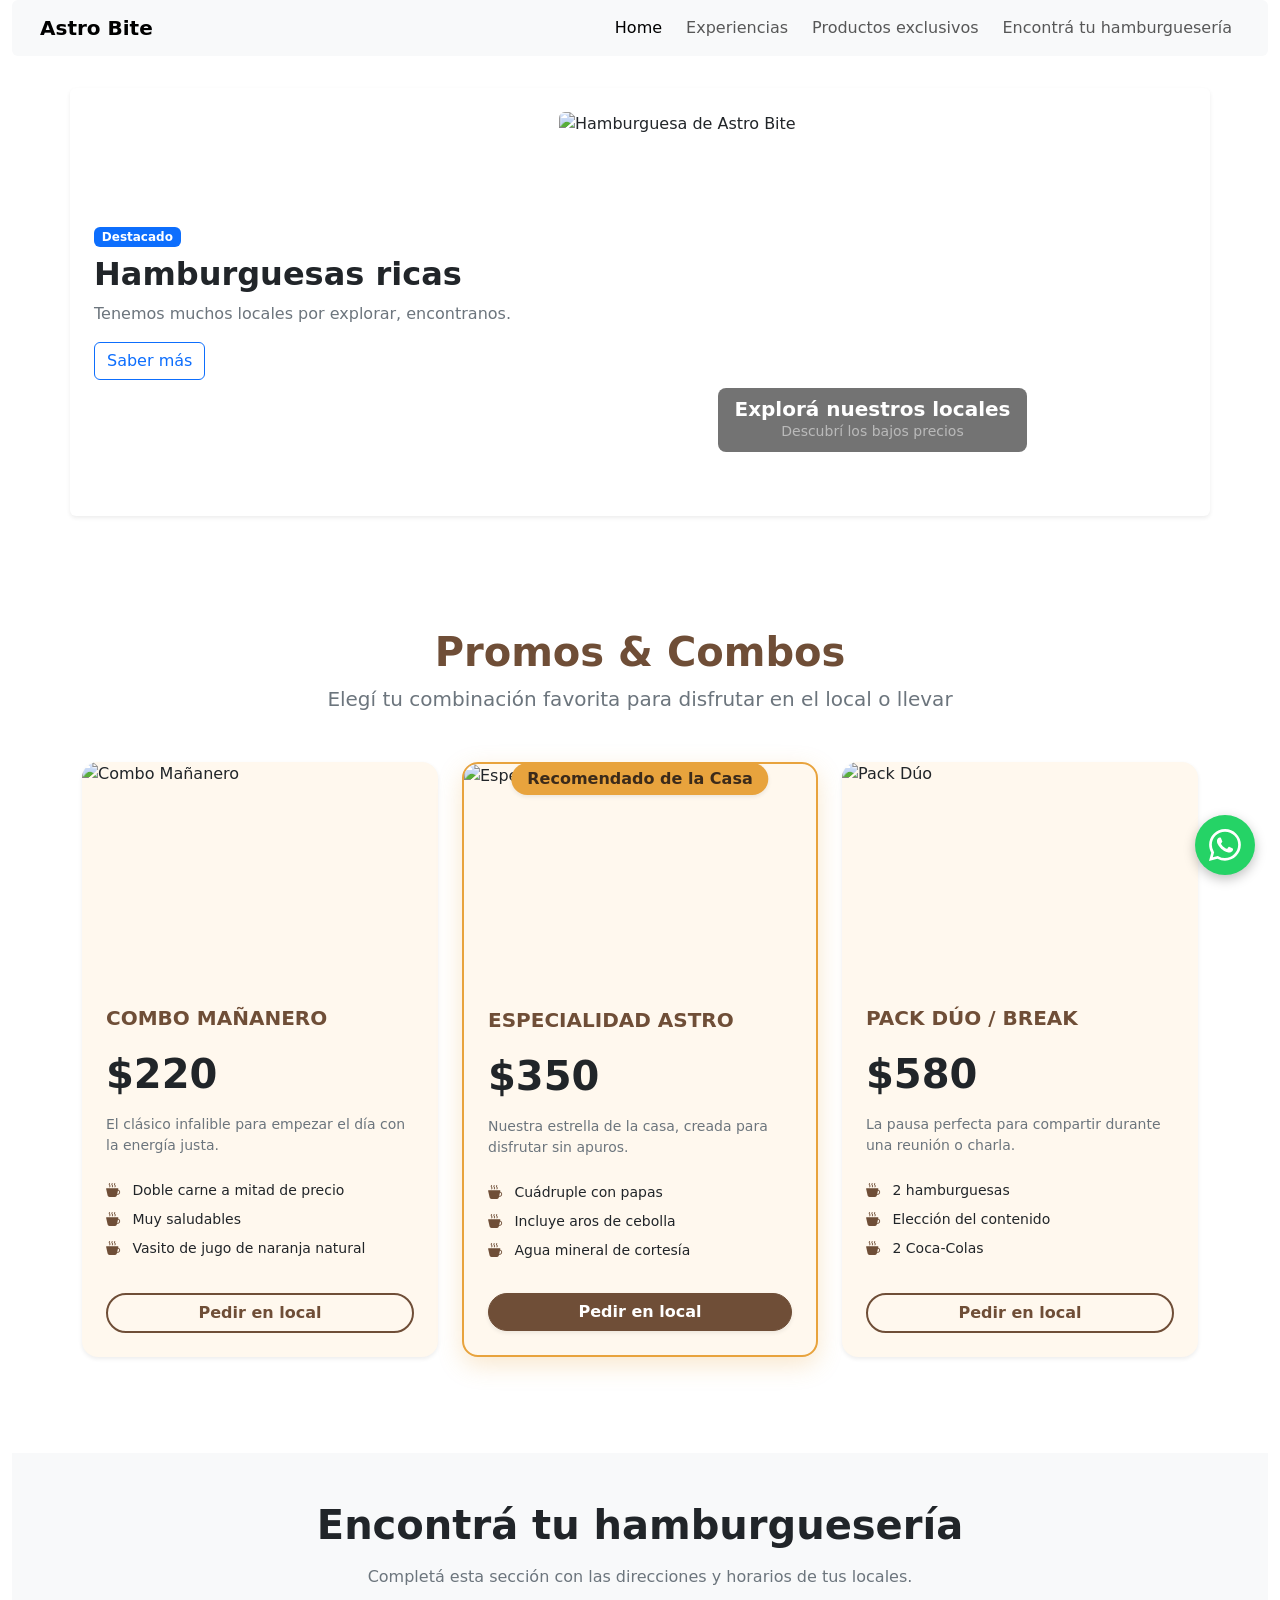
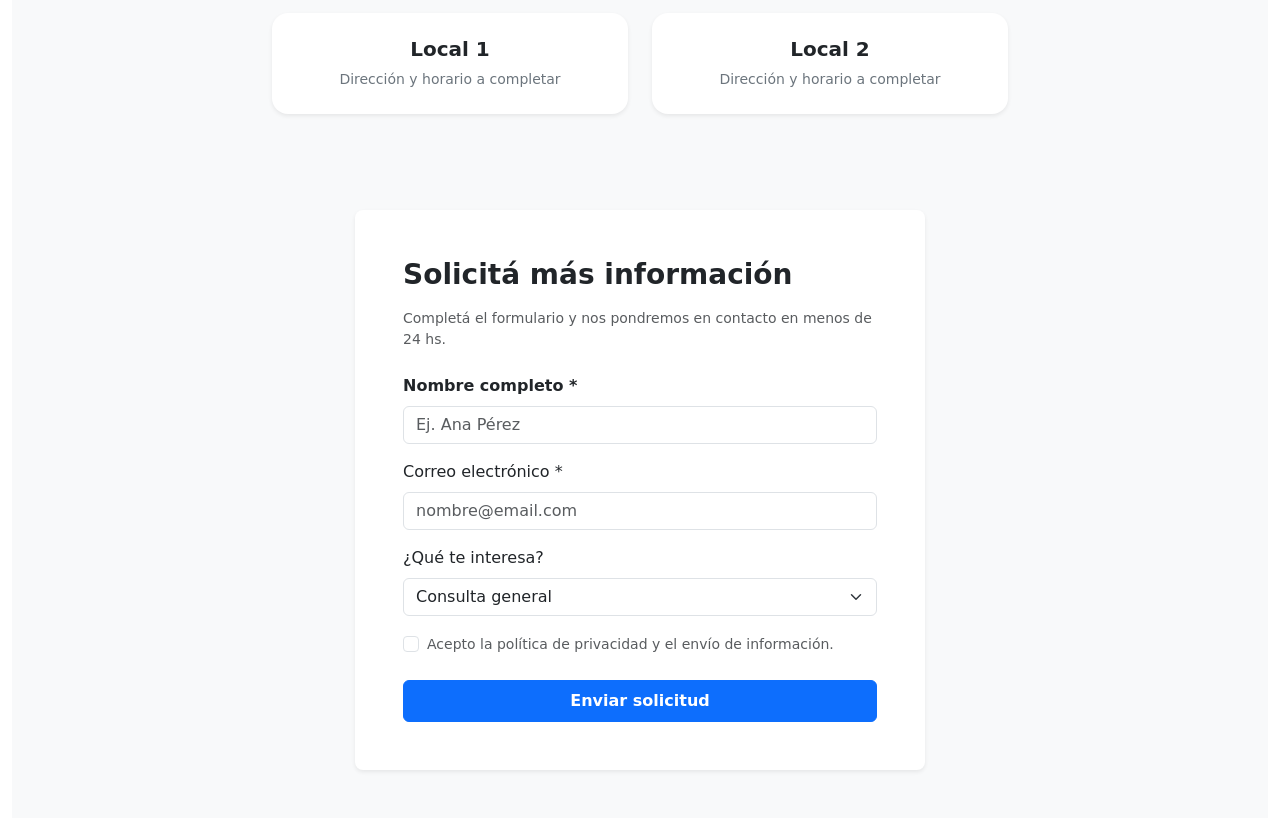
==== commit 4cc72367: "Add files via upload" ====
--- a/index.html
+++ b/index.html
@@ -9,9 +9,145 @@
 
     <link href="https://cdn.jsdelivr.net/npm/bootstrap@5.3.8/dist/css/bootstrap.min.css" rel="stylesheet"
         integrity="sha384-sRIl4kxILFvY47J16cr9ZwB07vP4J8+LH7qKQnuqkuIAvNWLzeN8tE5YBujZqJLB" crossorigin="anonymous">
-    <!-- Iconos de Bootstrap -->
+    <!-- Iconos de Bootstrap (necesarios para las clases "bi bi-...") -->
     <link rel="stylesheet" href="https://cdn.jsdelivr.net/npm/bootstrap-icons@1.11.3/font/bootstrap-icons.min.css">
-    <link rel="stylesheet" href="style.css">
+    <style>
+/* ===== Paleta de colores ===== */
+:root {
+  --cozy-coffee: #6f4e37;
+  --cozy-coffee-dark: #523826;
+  --cozy-cream: #fff8ee;
+  --cozy-accent: #e8a33d;
+}
+
+/* ===== Estructura general ===== */
+body {
+  background-color: #ffffff;
+  scroll-behavior: smooth;
+}
+
+html {
+  scroll-behavior: smooth;
+}
+
+/* Evita que el menú tape el título al navegar con los enlaces internos */
+section[id] {
+  scroll-margin-top: 20px;
+}
+
+.contenido {
+  margin-bottom: 1rem;
+}
+
+/* ===== Colores "cozy" ===== */
+.text-cozy-coffee {
+  color: var(--cozy-coffee) !important;
+}
+
+.bg-cozy-cream {
+  background-color: var(--cozy-cream) !important;
+}
+
+/* ===== Botones ===== */
+.btn-cozy {
+  background-color: var(--cozy-coffee);
+  border-color: var(--cozy-coffee);
+  color: #ffffff;
+  transition: background-color 0.3s ease, transform 0.2s ease;
+}
+
+.btn-cozy:hover,
+.btn-cozy:focus {
+  background-color: var(--cozy-coffee-dark);
+  border-color: var(--cozy-coffee-dark);
+  color: #ffffff;
+  transform: translateY(-2px);
+}
+
+.btn-outline-cozy {
+  background-color: transparent;
+  border: 2px solid var(--cozy-coffee);
+  color: var(--cozy-coffee);
+  transition: background-color 0.3s ease, color 0.3s ease, transform 0.2s ease;
+}
+
+.btn-outline-cozy:hover,
+.btn-outline-cozy:focus {
+  background-color: var(--cozy-coffee);
+  color: #ffffff;
+  transform: translateY(-2px);
+}
+
+/* ===== Insignia y tarjeta destacada ===== */
+.badge-cozy {
+  background-color: var(--cozy-accent);
+  color: #3b2a1a;
+}
+
+.card-cozy-highlight {
+  border: 2px solid var(--cozy-accent) !important;
+  box-shadow: 0 8px 24px rgba(232, 163, 61, 0.25) !important;
+}
+
+/* ===== Tarjetas de promos ===== */
+.card img.card-img-top {
+  height: 220px;
+  object-fit: cover;
+}
+
+.card {
+  transition: transform 0.3s ease, box-shadow 0.3s ease;
+}
+
+.card:hover {
+  transform: translateY(-4px);
+}
+
+/* ===== Carrusel ===== */
+.carousel-item img {
+  height: 380px;
+  object-fit: cover;
+}
+
+.custom-caption {
+  background-color: rgba(0, 0, 0, 0.55);
+  border-radius: 0.5rem;
+  padding: 0.6rem 1rem;
+  display: inline-block;
+}
+
+@media (max-width: 576px) {
+  .carousel-item img {
+    height: 240px;
+  }
+}
+
+/* ===== Botón flotante de WhatsApp ===== */
+.btn-whatsapp-flotante {
+  position: fixed;
+  bottom: 25px;
+  right: 25px;
+  width: 60px;
+  height: 60px;
+  background-color: #25D366;
+  color: #FFFFFF;
+  border-radius: 50%;
+  display: flex;
+  align-items: center;
+  justify-content: center;
+  box-shadow: 0px 4px 12px rgba(0, 0, 0, 0.25);
+  z-index: 1000;
+  transition: transform 0.3s ease, background-color 0.3s ease;
+  text-decoration: none;
+}
+
+.btn-whatsapp-flotante:hover {
+  background-color: #128C7E;
+  color: #FFFFFF;
+  transform: scale(1.1);
+}
+
+    </style>
 </head>
 
 <body>
@@ -220,7 +356,7 @@
                 </div>
             </section>
 
-            <!-- LOCALES -->
+            <!-- LOCALES (esta sección no existía y los botones apuntaban a ella) -->
             <section class="py-5 bg-light" id="hamburgueserias">
                 <div class="container text-center">
                     <h2 class="fw-bold display-6 mb-3">Encontrá tu hamburguesería</h2>
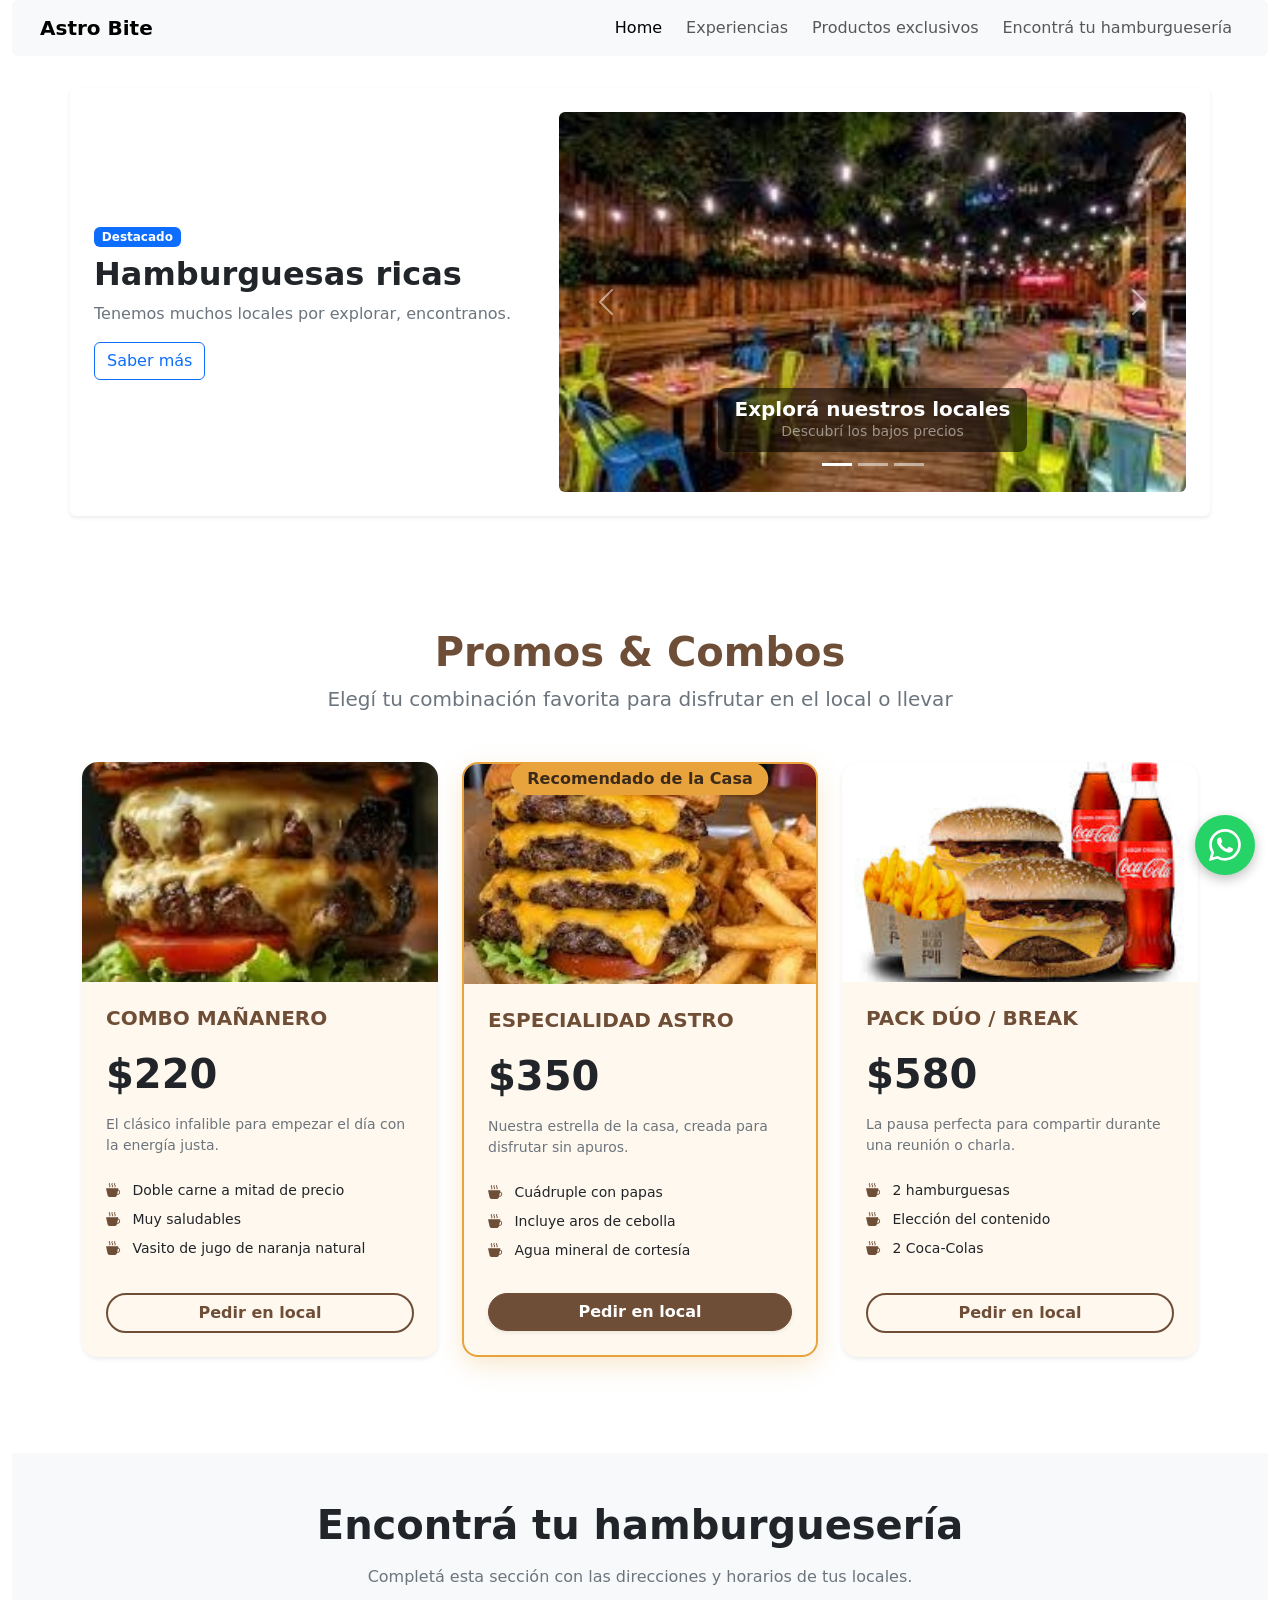
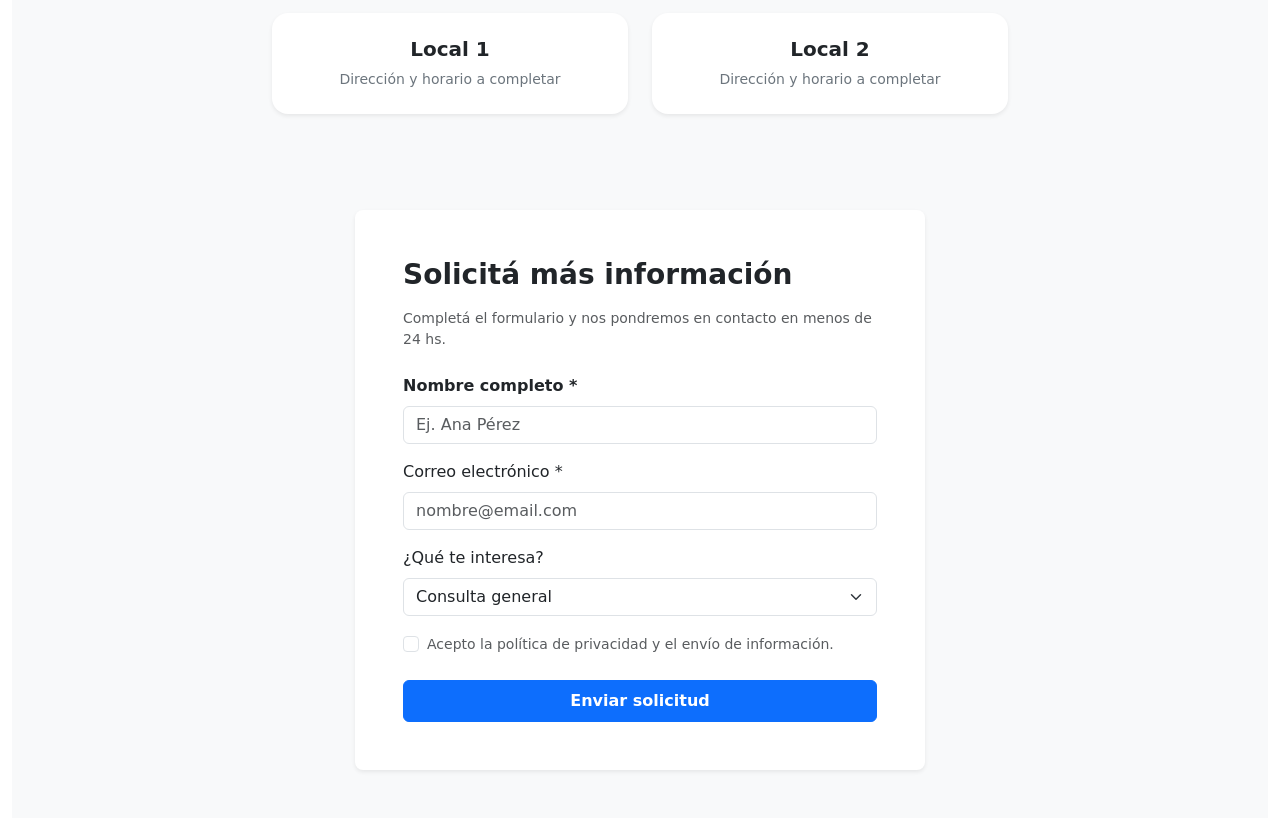
==== commit 02ad3644: "Update index.html" ====
--- a/index.html
+++ b/index.html
@@ -9,7 +9,7 @@
 
     <link href="https://cdn.jsdelivr.net/npm/bootstrap@5.3.8/dist/css/bootstrap.min.css" rel="stylesheet"
         integrity="sha384-sRIl4kxILFvY47J16cr9ZwB07vP4J8+LH7qKQnuqkuIAvNWLzeN8tE5YBujZqJLB" crossorigin="anonymous">
-    <!-- Iconos de Bootstrap (necesarios para las clases "bi bi-...") -->
+    <!-- Iconos de Bootstrap -->
     <link rel="stylesheet" href="https://cdn.jsdelivr.net/npm/bootstrap-icons@1.11.3/font/bootstrap-icons.min.css">
     <style>
 /* ===== Paleta de colores ===== */
@@ -30,7 +30,7 @@
   scroll-behavior: smooth;
 }
 
-/* Evita que el menú tape el título al navegar con los enlaces internos */
+
 section[id] {
   scroll-margin-top: 20px;
 }
@@ -222,7 +222,7 @@
                                 <div class="carousel-inner rounded overflow-hidden">
 
                                     <div class="carousel-item active">
-                                        <img src="img/hambu.jpg" class="d-block w-100" alt="Hamburguesa de Astro Bite">
+                                        <img src="hambu.jpg" class="d-block w-100" alt="Hamburguesa de Astro Bite">
                                         <div class="carousel-caption d-none d-sm-block">
                                             <div class="custom-caption">
                                                 <h5 class="fw-bold m-0">Explorá nuestros locales</h5>
@@ -232,7 +232,7 @@
                                     </div>
 
                                     <div class="carousel-item">
-                                        <img src="img/hambur.jpg" class="d-block w-100" alt="Local al aire libre">
+                                        <img src="hambur.jpg" class="d-block w-100" alt="Local al aire libre">
                                         <div class="carousel-caption d-none d-sm-block">
                                             <div class="custom-caption">
                                                 <h5 class="fw-bold m-0">Locales al aire libre</h5>
@@ -243,7 +243,7 @@
                                     </div>
 
                                     <div class="carousel-item">
-                                        <img src="img/hamu.jpg" class="d-block w-100" alt="Nuevos sabores de hamburguesa">
+                                        <img src="hamu.jpg" class="d-block w-100" alt="Nuevos sabores de hamburguesa">
                                         <div class="carousel-caption d-none d-sm-block">
                                             <div class="custom-caption">
                                                 <h5 class="fw-bold m-0">Nuevos sabores</h5>
@@ -286,7 +286,7 @@
                         <!-- Promo 1 -->
                         <div class="col-12 col-md-6 col-lg-4">
                             <div class="card h-100 border-0 shadow-sm rounded-4 overflow-hidden bg-cozy-cream">
-                                <img src="img/doble.jpg" class="card-img-top" alt="Combo Mañanero">
+                                <img src="doble.jpg" class="card-img-top" alt="Combo Mañanero">
                                 <div class="card-body p-4 d-flex flex-column">
                                     <h3 class="h5 card-title fw-bold text-cozy-coffee text-uppercase mb-1">Combo Mañanero</h3>
                                     <div class="my-3">
@@ -311,7 +311,7 @@
                                 <span class="position-absolute top-0 start-50 translate-middle badge badge-cozy px-3 py-2 fs-6 rounded-pill shadow-sm" style="margin-top: 15px; z-index: 2;">
                                     Recomendado de la Casa
                                 </span>
-                                <img src="img/cuartuple.jpg" class="card-img-top" alt="Especialidad Astro">
+                                <img src="cuartuple.jpg" class="card-img-top" alt="Especialidad Astro">
                                 <div class="card-body p-4 d-flex flex-column">
                                     <h3 class="h5 card-title fw-bold text-cozy-coffee text-uppercase mb-1">Especialidad Astro</h3>
                                     <div class="my-3">
@@ -333,7 +333,7 @@
                         <!-- Promo 3 -->
                         <div class="col-12 col-md-6 col-lg-4">
                             <div class="card h-100 border-0 shadow-sm rounded-4 overflow-hidden bg-cozy-cream">
-                                <img src="img/2_hambi.jpg" class="card-img-top" alt="Pack Dúo">
+                                <img src="2_hambi.jpg" class="card-img-top" alt="Pack Dúo">
                                 <div class="card-body p-4 d-flex flex-column">
                                     <h3 class="h5 card-title fw-bold text-cozy-coffee text-uppercase mb-1">Pack Dúo / Break</h3>
                                     <div class="my-3">
@@ -356,7 +356,7 @@
                 </div>
             </section>
 
-            <!-- LOCALES (esta sección no existía y los botones apuntaban a ella) -->
+            <!-- LOCALES -->
             <section class="py-5 bg-light" id="hamburgueserias">
                 <div class="container text-center">
                     <h2 class="fw-bold display-6 mb-3">Encontrá tu hamburguesería</h2>
